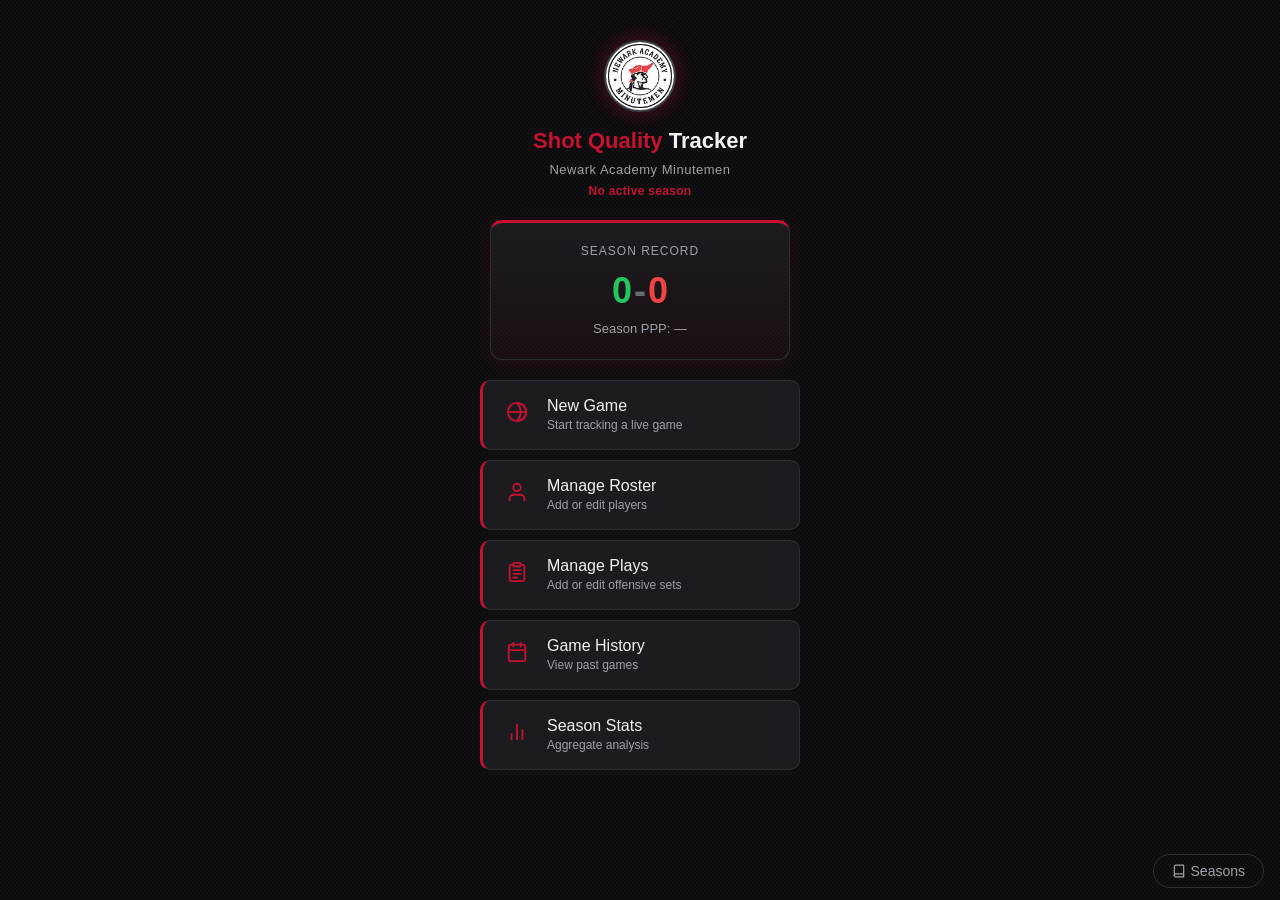
==== index.html @ 40783a1e "Add W/L comparison tab to season dashboard New season-only tab shows PPP comparison card, key stats " ====
<!DOCTYPE html>
<html lang="en">
<head>
    <meta charset="UTF-8">
    <meta name="viewport" content="width=device-width, initial-scale=1.0, user-scalable=no, maximum-scale=1.0">
    <title>NA Shot Quality Tracker</title>
    <link rel="manifest" href="manifest.json">
    <meta name="theme-color" content="#0c0c0e">
    <meta name="apple-mobile-web-app-capable" content="yes">
    <meta name="apple-mobile-web-app-status-bar-style" content="black-translucent">
    <link rel="apple-touch-icon" href="icons/icon-192.png">
    <link rel="stylesheet" href="css/variables.css">
    <link rel="stylesheet" href="css/screens.css">
    <link rel="stylesheet" href="css/components.css">
</head>
<body>
<div id="app">

    <!-- ===== HOME SCREEN ===== -->
    <div id="home-screen" class="screen active">
        <div class="app-header">
            <img src="icons/na-logo.png" alt="NA" class="na-logo-img">
            <h1><span>Shot Quality</span> Tracker</h1>
            <div class="subtitle">Newark Academy Minutemen</div>
            <div class="active-season-label" id="home-season-name"></div>
        </div>
        <div class="season-record-card">
            <div class="label">Season Record</div>
            <div class="record">
                <span class="wins" id="season-wins">0</span><span class="sep">-</span><span class="losses" id="season-losses">0</span>
            </div>
            <div class="ppp" id="season-ppp">Season PPP: —</div>
        </div>
        <div class="resume-game-banner" id="resume-game-banner" style="display:none;"></div>
        <div class="home-menu">
            <button class="menu-btn" id="btn-new-game">
                <span class="icon"><svg width="22" height="22" viewBox="0 0 24 24" fill="none" stroke="currentColor" stroke-width="2"><circle cx="12" cy="12" r="10"/><path d="M12 2a10 10 0 0 1 0 20"/><path d="M2 12h20"/><path d="M12 2c2.5 3 4 6.5 4 10s-1.5 7-4 10"/></svg></span>
                <span class="btn-label">New Game<br><span class="btn-sub">Start tracking a live game</span></span>
            </button>
            <button class="menu-btn" id="btn-roster">
                <span class="icon"><svg width="22" height="22" viewBox="0 0 24 24" fill="none" stroke="currentColor" stroke-width="2" stroke-linecap="round" stroke-linejoin="round"><path d="M20 21v-2a4 4 0 0 0-4-4H8a4 4 0 0 0-4 4v2"/><circle cx="12" cy="7" r="4"/></svg></span>
                <span class="btn-label">Manage Roster<br><span class="btn-sub">Add or edit players</span></span>
            </button>
            <button class="menu-btn" id="btn-plays">
                <span class="icon"><svg width="22" height="22" viewBox="0 0 24 24" fill="none" stroke="currentColor" stroke-width="2" stroke-linecap="round" stroke-linejoin="round"><path d="M16 4h2a2 2 0 0 1 2 2v14a2 2 0 0 1-2 2H6a2 2 0 0 1-2-2V6a2 2 0 0 1 2-2h2"/><rect x="8" y="2" width="8" height="4" rx="1" ry="1"/><line x1="8" y1="10" x2="16" y2="10"/><line x1="8" y1="14" x2="16" y2="14"/><line x1="8" y1="18" x2="12" y2="18"/></svg></span>
                <span class="btn-label">Manage Plays<br><span class="btn-sub">Add or edit offensive sets</span></span>
            </button>
            <button class="menu-btn" id="btn-history">
                <span class="icon"><svg width="22" height="22" viewBox="0 0 24 24" fill="none" stroke="currentColor" stroke-width="2" stroke-linecap="round" stroke-linejoin="round"><rect x="3" y="4" width="18" height="18" rx="2" ry="2"/><line x1="16" y1="2" x2="16" y2="6"/><line x1="8" y1="2" x2="8" y2="6"/><line x1="3" y1="10" x2="21" y2="10"/></svg></span>
                <span class="btn-label">Game History<br><span class="btn-sub">View past games</span></span>
            </button>
            <button class="menu-btn" id="btn-season">
                <span class="icon"><svg width="22" height="22" viewBox="0 0 24 24" fill="none" stroke="currentColor" stroke-width="2" stroke-linecap="round" stroke-linejoin="round"><line x1="18" y1="20" x2="18" y2="10"/><line x1="12" y1="20" x2="12" y2="4"/><line x1="6" y1="20" x2="6" y2="14"/></svg></span>
                <span class="btn-label">Season Stats<br><span class="btn-sub">Aggregate analysis</span></span>
            </button>
        </div>
        <button class="seasons-corner-btn" id="btn-seasons-mgr">
            <svg width="14" height="14" viewBox="0 0 24 24" fill="none" stroke="currentColor" stroke-width="2" stroke-linecap="round" stroke-linejoin="round"><path d="M4 19.5A2.5 2.5 0 0 1 6.5 17H20"/><path d="M6.5 2H20v20H6.5A2.5 2.5 0 0 1 4 19.5v-15A2.5 2.5 0 0 1 6.5 2z"/></svg>
            Seasons
        </button>
    </div>

    <!-- ===== ROSTER SCREEN ===== -->
    <div id="roster-screen" class="screen">
        <div class="top-bar">
            <button class="back-btn" id="roster-back">&larr; Back</button>
            <span class="title">Roster</span>
            <span style="width:50px"></span>
        </div>
        <div class="roster-list" id="roster-list"></div>
        <div class="add-player-bar">
            <input type="text" id="roster-num-input" class="number-input" placeholder="#" maxlength="3" inputmode="numeric">
            <input type="text" id="roster-name-input" placeholder="Player name">
            <button class="btn btn-primary" id="roster-add-btn">Add</button>
        </div>
    </div>

    <!-- ===== PLAYS SCREEN ===== -->
    <div id="plays-screen" class="screen">
        <div class="top-bar">
            <button class="back-btn" id="plays-back">&larr; Back</button>
            <span class="title">Plays</span>
            <span style="width:50px"></span>
        </div>
        <div class="roster-list" id="plays-list"></div>
        <div class="add-player-bar">
            <input type="text" id="plays-name-input" placeholder="Play name (e.g. Motion)">
            <button class="btn btn-primary" id="plays-add-btn">Add</button>
        </div>
    </div>

    <!-- ===== GAME SETUP SCREEN ===== -->
    <div id="setup-screen" class="screen">
        <div class="top-bar">
            <button class="back-btn" id="setup-back">&larr; Back</button>
            <span class="title">New Game</span>
            <span style="width:50px"></span>
        </div>
        <div class="setup-form">
            <div class="form-group">
                <label>Opponent</label>
                <input type="text" id="setup-opponent" placeholder="e.g. Millburn">
            </div>
            <div class="form-group">
                <label>Date</label>
                <input type="date" id="setup-date">
            </div>
            <div class="form-group">
                <label>Location</label>
                <div class="toggle-group">
                    <button class="active">Home</button>
                    <button>Away</button>
                </div>
            </div>
            <div style="flex:1"></div>
            <button class="btn btn-primary btn-block btn-lg" onclick="SQT.Game.startGame()">Start Game</button>
        </div>
    </div>

    <!-- ===== TRACKING SCREEN ===== -->
    <div id="tracking-screen" class="screen">
        <div class="score-popup" id="score-popup"></div>
        <div class="quarter-splash" id="quarter-splash"><div class="splash-text" id="splash-text"></div></div>
        <div class="tracking-top">
            <span class="game-info" id="tracking-game-info">vs Opponent</span>
            <div class="quarter-selector">
                <button class="active">Q1</button>
                <button>Q2</button>
                <button>Q3</button>
                <button>Q4</button>
                <button>OT</button>
            </div>
            <div class="mini-stats">
                <span>Poss: <span class="stat-val" id="mini-poss">0</span></span>
                <span>PTS: <span class="stat-val" id="mini-pts">0</span></span>
                <span>PPP: <span class="stat-val" id="mini-ppp">—</span></span>
                <span>FG: <span class="stat-val" id="mini-fg">—</span></span>
                <span class="streak-badge" id="streak-badge"></span>
            </div>
        </div>
        <div class="momentum-dots" id="momentum-dots"></div>
        <div class="tap-flow" id="tap-flow-area">
            <!-- Dynamic content rendered by tracker.js -->
        </div>
        <div class="tracking-bottom">
            <button id="tracking-undo-btn" class="bottom-btn undo-btn">Undo</button>
            <button id="tracking-playlist-btn" class="bottom-btn playlist-btn">Play List</button>
            <button id="tracking-dashboard-btn" class="bottom-btn stats-btn">Stats</button>
            <button id="tracking-end-btn" class="bottom-btn end-btn">End</button>
        </div>
    </div>

    <!-- ===== DASHBOARD SCREEN ===== -->
    <div id="dashboard-screen" class="screen">
        <div class="top-bar">
            <button class="back-btn" id="dashboard-back">&larr; Back</button>
            <span class="title" id="dashboard-title">Dashboard</span>
            <button class="action-btn" id="dashboard-export-btn">Export</button>
        </div>
        <div class="dashboard-tabs">
            <button data-tab="player" class="active">By Player</button>
            <button data-tab="type">By Type</button>
            <button data-tab="play">By Play</button>
            <button data-tab="quarter">By Quarter</button>
            <button data-tab="grade">By Grade</button>
            <button data-tab="wl" class="wl-tab">W / L</button>
        </div>
        <div class="dashboard-content" id="dashboard-content"></div>
    </div>

    <!-- ===== POST-GAME SCREEN ===== -->
    <div id="postgame-screen" class="screen">
        <div class="top-bar">
            <span style="width:50px"></span>
            <span class="title">Game Over</span>
            <span style="width:50px"></span>
        </div>
        <div class="post-game-form">
            <div id="postgame-opponent" style="font-size:18px;color:var(--text-secondary);"></div>
            <div class="score-entry">
                <div class="score-team">
                    <div class="team-label" id="postgame-us-label">NA</div>
                    <input type="number" id="score-us" inputmode="numeric" placeholder="0">
                </div>
                <div class="vs">vs</div>
                <div class="score-team">
                    <div class="team-label" id="postgame-them-label">Them</div>
                    <input type="number" id="score-them" inputmode="numeric" placeholder="0">
                </div>
            </div>
            <button class="btn btn-primary btn-lg" onclick="SQT.Game.savePostGame()">Save Game</button>
        </div>
    </div>

    <!-- ===== GAME HISTORY SCREEN ===== -->
    <div id="history-screen" class="screen">
        <div class="top-bar">
            <button class="back-btn" id="history-back">&larr; Back</button>
            <span class="title">Game History</span>
            <span style="width:50px"></span>
        </div>
        <div class="history-list" id="history-list"></div>
    </div>

    <!-- ===== SEASON MANAGER SCREEN ===== -->
    <div id="seasons-screen" class="screen">
        <div class="top-bar">
            <button class="back-btn" id="seasons-back">&larr; Back</button>
            <span class="title">Seasons</span>
            <span style="width:50px"></span>
        </div>
        <div class="seasons-content" id="seasons-content"></div>
        <div class="seasons-bottom">
            <button class="btn btn-primary btn-block btn-lg" id="btn-new-season">+ New Season</button>
        </div>
    </div>

</div><!-- /app -->

<!-- Toast -->
<div class="toast" id="toast"></div>

<!-- Scripts (order matters) -->
<script src="js/storage.js"></script>
<script src="js/roster.js"></script>
<script src="js/plays.js"></script>
<script src="js/game.js"></script>
<script src="js/tracker.js"></script>
<script src="js/dashboard.js"></script>
<script src="js/export.js"></script>
<script src="js/app.js"></script>

<!-- Export button binding -->
<script>
document.getElementById('dashboard-export-btn').addEventListener('click', function(e) {
    e.stopPropagation();
    // Show export options
    var menu = document.createElement('div');
    menu.style.cssText = 'position:fixed;inset:0;z-index:50;display:flex;align-items:center;justify-content:center;background:rgba(0,0,0,0.4);';
    menu.innerHTML = '<div style="background:var(--bg-secondary);border:1px solid var(--border);border-radius:12px;padding:16px;width:260px;display:flex;flex-direction:column;gap:8px;">' +
        '<div style="font-size:15px;font-weight:600;text-align:center;margin-bottom:4px;">Export Data</div>' +
        '<button class="btn btn-block" id="export-csv">Export as CSV (Excel)</button>' +
        '<button class="btn btn-block" id="export-json">Export as JSON</button>' +
        '<button class="btn btn-block" id="export-cancel" style="color:var(--text-secondary);">Cancel</button>' +
    '</div>';
    document.body.appendChild(menu);

    var game = SQT.Dashboard.game;
    document.getElementById('export-csv').addEventListener('click', function() {
        SQT.Export.exportCSV(game);
        document.body.removeChild(menu);
    });
    document.getElementById('export-json').addEventListener('click', function() {
        SQT.Export.exportJSON(game);
        document.body.removeChild(menu);
    });
    document.getElementById('export-cancel').addEventListener('click', function() {
        document.body.removeChild(menu);
    });
    menu.addEventListener('click', function(ev) {
        if (ev.target === menu) document.body.removeChild(menu);
    });
});
</script>
<script>
if ('serviceWorker' in navigator) {
    navigator.serviceWorker.register('./sw.js');
}
</script>
</body>
</html>
---- css/variables.css ----
/* Dark theme variables and global resets */
:root {
    /* Newark Academy Minutemen — Crimson, Black & White */
    --bg-primary: #0c0c0e;
    --bg-secondary: #151517;
    --bg-card: #1c1c20;
    --bg-input: #222228;
    --border: #2e2e36;
    --border-light: #3e3e48;
    --text-primary: #f2f2f4;
    --text-secondary: #a0a0aa;
    --text-muted: #6a6a74;
    --accent: #c41230;
    --accent-hover: #a80e28;
    --accent-bg: rgba(196, 18, 48, 0.15);
    --green: #22c55e;
    --green-bg: rgba(34, 197, 94, 0.15);
    --red: #ef4444;
    --red-bg: rgba(239, 68, 68, 0.15);
    --gold: #f59e0b;
    --gold-bg: rgba(245, 158, 11, 0.15);
    --silver: #94a3b8;
    --silver-bg: rgba(148, 163, 184, 0.15);
    --bronze: #d97706;
    --bronze-bg: rgba(217, 119, 6, 0.15);
    --orange: #f97316;
    --purple: #a855f7;
}

*, *::before, *::after {
    box-sizing: border-box;
    margin: 0;
    padding: 0;
    -webkit-tap-highlight-color: transparent;
}

html, body {
    font-family: -apple-system, BlinkMacSystemFont, 'Segoe UI', Roboto, sans-serif;
    background-color: var(--bg-primary);
    background-image:
        linear-gradient(45deg, #111113 25%, transparent 25%),
        linear-gradient(-45deg, #111113 25%, transparent 25%),
        linear-gradient(45deg, transparent 75%, #111113 75%),
        linear-gradient(-45deg, transparent 75%, #111113 75%);
    background-size: 4px 4px;
    background-position: 0 0, 0 2px, 2px -2px, -2px 0;
    color: var(--text-primary);
    height: 100%;
    width: 100%;
    overflow: hidden;
    user-select: none;
    -webkit-user-select: none;
    font-size: 16px;
    line-height: 1.4;
}

button {
    font-family: inherit;
    font-size: inherit;
    border: none;
    cursor: pointer;
    outline: none;
    -webkit-tap-highlight-color: transparent;
    touch-action: manipulation;
}

input {
    font-family: inherit;
    font-size: inherit;
    outline: none;
    border: none;
}

::-webkit-scrollbar {
    width: 4px;
}
::-webkit-scrollbar-track {
    background: transparent;
}
::-webkit-scrollbar-thumb {
    background: var(--border);
    border-radius: 2px;
}
---- css/screens.css ----
/* Screen layouts */
#app {
    height: 100%;
    width: 100%;
    display: flex;
    flex-direction: column;
    overflow: hidden;
}

.screen {
    display: none;
    flex-direction: column;
    height: 100%;
    width: 100%;
    overflow-y: auto;
    opacity: 0;
    transform: translateX(20px);
}
.screen.active {
    display: flex;
    animation: screenIn 0.25s ease forwards;
}
@keyframes screenIn {
    from { opacity: 0; transform: translateX(20px); }
    to { opacity: 1; transform: translateX(0); }
}

/* Top bar (shared across screens) */
.top-bar {
    display: flex;
    align-items: center;
    justify-content: space-between;
    padding: 12px 16px;
    background: var(--bg-secondary);
    border-bottom: 1px solid var(--border);
    min-height: 48px;
    flex-shrink: 0;
}
.top-bar .back-btn {
    background: none;
    color: var(--accent);
    font-size: 15px;
    padding: 4px 0;
}
.top-bar .title {
    font-size: 17px;
    font-weight: 600;
}
.top-bar .action-btn {
    background: none;
    color: var(--accent);
    font-size: 15px;
    padding: 4px 0;
}

/* ===== HOME SCREEN ===== */
#home-screen {
    align-items: center;
    padding: 24px 16px;
    padding-bottom: 48px;
    gap: 20px;
    position: relative;
}
.seasons-corner-btn {
    position: absolute;
    bottom: 12px;
    right: 16px;
    display: flex;
    align-items: center;
    gap: 5px;
    background: none;
    border: 1px solid var(--border);
    border-radius: 20px;
    padding: 8px 18px;
    font-size: 14px;
    font-weight: 500;
    color: var(--text-secondary);
    transition: transform 0.1s ease, background 0.15s ease;
}
.seasons-corner-btn:active,
.seasons-corner-btn.tapped {
    background: var(--bg-input);
    color: var(--text-primary);
    transform: scale(0.95);
}
#home-screen .app-header {
    text-align: center;
    margin-top: 16px;
}
#home-screen .app-header .na-logo-img {
    width: 72px;
    height: 72px;
    border-radius: 50%;
    margin-bottom: 8px;
    object-fit: cover;
    border: 2px solid var(--border-light);
    box-shadow: 0 0 20px rgba(196, 18, 48, 0.3), 0 0 40px rgba(196, 18, 48, 0.1);
    animation: logoPulse 3s ease-in-out infinite;
}
@keyframes logoPulse {
    0%, 100% { box-shadow: 0 0 20px rgba(196, 18, 48, 0.3), 0 0 40px rgba(196, 18, 48, 0.1); }
    50% { box-shadow: 0 0 24px rgba(196, 18, 48, 0.45), 0 0 48px rgba(196, 18, 48, 0.15); }
}
.active-season-label {
    font-size: 12px;
    color: var(--accent);
    font-weight: 600;
    margin-top: 4px;
    letter-spacing: 0.3px;
}
#home-screen .app-header h1 {
    font-size: 22px;
    font-weight: 700;
    margin-bottom: 4px;
}
#home-screen .app-header h1 span {
    color: var(--accent);
}
#home-screen .app-header .subtitle {
    color: var(--text-secondary);
    font-size: 13px;
    letter-spacing: 0.5px;
}
.season-record-card {
    background: linear-gradient(180deg, var(--bg-card) 0%, rgba(196, 18, 48, 0.06) 100%);
    border: 1px solid var(--border);
    border-top: 3px solid var(--accent);
    border-radius: 12px;
    padding: 20px 32px;
    text-align: center;
    width: 100%;
    max-width: 300px;
    box-shadow: 0 4px 24px rgba(196, 18, 48, 0.12);
}
.season-record-card .label {
    font-size: 12px;
    color: var(--text-secondary);
    text-transform: uppercase;
    letter-spacing: 1px;
    margin-bottom: 6px;
}
.season-record-card .record {
    font-size: 36px;
    font-weight: 700;
}
.season-record-card .record .wins { color: var(--green); }
.season-record-card .record .sep { color: var(--text-muted); margin: 0 2px; }
.season-record-card .record .losses { color: var(--red); }
.season-record-card .ppp {
    font-size: 13px;
    color: var(--text-secondary);
    margin-top: 4px;
}

/* Resume game banner */
.resume-game-banner {
    display: flex;
    align-items: center;
    justify-content: space-between;
    width: 100%;
    max-width: 320px;
    padding: 14px 16px;
    background: linear-gradient(135deg, rgba(34, 197, 94, 0.12) 0%, rgba(34, 197, 94, 0.06) 100%);
    border: 2px solid var(--green);
    border-radius: 12px;
    cursor: pointer;
    animation: resumePulse 2s ease-in-out infinite;
}
.resume-game-banner:active {
    transform: scale(0.97);
}
.resume-info {
    flex: 1;
}
.resume-title {
    font-size: 16px;
    font-weight: 700;
    color: var(--green);
}
.resume-detail {
    font-size: 12px;
    color: var(--text-secondary);
    margin-top: 2px;
}
.resume-arrow {
    font-size: 24px;
    color: var(--green);
    font-weight: 700;
}
@keyframes resumePulse {
    0%, 100% { box-shadow: 0 0 0 0 rgba(34, 197, 94, 0.2); }
    50% { box-shadow: 0 0 16px 4px rgba(34, 197, 94, 0.15); }
}

.home-menu {
    display: flex;
    flex-direction: column;
    gap: 10px;
    width: 100%;
    max-width: 320px;
}
.home-menu .menu-btn {
    display: flex;
    align-items: center;
    gap: 12px;
    background: var(--bg-card);
    border: 1px solid var(--border);
    border-left: 3px solid var(--accent);
    border-radius: 10px;
    padding: 16px;
    color: var(--text-primary);
    font-size: 16px;
    font-weight: 500;
    text-align: left;
    transition: transform 0.1s ease, box-shadow 0.15s ease, background 0.15s ease;
}
.home-menu .menu-btn:active,
.home-menu .menu-btn.tapped {
    background: var(--bg-input);
    transform: scale(0.97);
    box-shadow: 0 0 16px rgba(196, 18, 48, 0.2);
}
.home-menu .menu-btn .icon {
    font-size: 22px;
    width: 36px;
    text-align: center;
    flex-shrink: 0;
    color: var(--accent);
}
.home-menu .menu-btn .btn-label {
    flex: 1;
}
.home-menu .menu-btn .btn-sub {
    font-size: 12px;
    color: var(--text-secondary);
    font-weight: 400;
}

/* ===== ROSTER SCREEN ===== */
.roster-list {
    flex: 1;
    overflow-y: auto;
    padding: 8px 16px;
}
.roster-item {
    display: flex;
    align-items: center;
    gap: 12px;
    padding: 12px;
    background: var(--bg-card);
    border: 1px solid var(--border);
    border-radius: 8px;
    margin-bottom: 8px;
}
.roster-item .jersey {
    width: 40px;
    height: 40px;
    border-radius: 50%;
    background: #1a1a1e;
    color: var(--accent);
    border: 2px solid var(--accent);
    display: flex;
    align-items: center;
    justify-content: center;
    font-weight: 700;
    font-size: 16px;
    flex-shrink: 0;
}
.roster-item .player-info {
    flex: 1;
}
.roster-item .player-name {
    font-weight: 500;
    font-size: 15px;
}
.roster-item .player-number {
    font-size: 12px;
    color: var(--text-secondary);
}
.roster-item .roster-actions {
    display: flex;
    gap: 8px;
}
.roster-item .roster-actions button {
    background: none;
    color: var(--text-secondary);
    font-size: 18px;
    padding: 6px;
}
.roster-item .roster-actions .delete-btn { color: var(--red); }
.roster-item .roster-actions .move-btn {
    font-size: 14px;
    color: var(--text-muted);
}

/* Player drill-down overlay */
.player-drill-overlay {
    position: fixed;
    inset: 0;
    background: var(--bg-primary);
    z-index: 50;
    display: flex;
    flex-direction: column;
}
.player-drill-overlay .top-bar { flex-shrink: 0; }
.player-drill-content {
    flex: 1;
    overflow-y: auto;
    padding: 12px;
}

.roster-empty {
    text-align: center;
    color: var(--text-muted);
    padding: 40px 16px;
    font-size: 14px;
}

.add-player-bar {
    display: flex;
    gap: 8px;
    padding: 12px 16px;
    background: var(--bg-secondary);
    border-top: 1px solid var(--border);
    flex-shrink: 0;
}
.add-player-bar input {
    flex: 1;
    background: var(--bg-input);
    border: 1px solid var(--border);
    border-radius: 8px;
    padding: 10px 12px;
    color: var(--text-primary);
    font-size: 15px;
}
.add-player-bar input::placeholder { color: var(--text-muted); }
.add-player-bar .number-input {
    width: 60px;
    text-align: center;
}

/* ===== GAME SETUP SCREEN ===== */
.setup-form {
    flex: 1;
    padding: 20px 16px;
    display: flex;
    flex-direction: column;
    gap: 16px;
}
.form-group {
    display: flex;
    flex-direction: column;
    gap: 6px;
}
.form-group label {
    font-size: 13px;
    color: var(--text-secondary);
    text-transform: uppercase;
    letter-spacing: 0.5px;
}
.form-group input[type="text"],
.form-group input[type="date"] {
    background: var(--bg-input);
    border: 1px solid var(--border);
    border-radius: 8px;
    padding: 12px;
    color: var(--text-primary);
    font-size: 16px;
}
.form-group input::placeholder { color: var(--text-muted); }
.toggle-group {
    display: flex;
    gap: 0;
    border: 1px solid var(--border);
    border-radius: 8px;
    overflow: hidden;
}
.toggle-group button {
    flex: 1;
    padding: 12px;
    background: var(--bg-input);
    color: var(--text-secondary);
    font-size: 15px;
    font-weight: 500;
    border-right: 1px solid var(--border);
}
.toggle-group button:last-child { border-right: none; }
.toggle-group button.active {
    background: var(--accent);
    color: #fff;
}

/* ===== TRACKING SCREEN ===== */
.tracking-top {
    display: flex;
    align-items: center;
    justify-content: space-between;
    padding: 8px 12px;
    background: rgba(21, 21, 23, 0.85);
    -webkit-backdrop-filter: blur(12px);
    backdrop-filter: blur(12px);
    border-bottom: 1px solid rgba(46, 46, 54, 0.6);
    flex-shrink: 0;
    gap: 8px;
    flex-wrap: wrap;
}
.tracking-top .game-info {
    font-size: 13px;
    color: var(--text-secondary);
    font-weight: 500;
}
.quarter-selector {
    display: flex;
    gap: 6px;
}
.quarter-selector button {
    padding: 10px 16px;
    border-radius: 8px;
    background: var(--bg-input);
    color: var(--text-secondary);
    font-size: 16px;
    font-weight: 700;
    border: 2px solid var(--border);
    transition: transform 0.1s ease, background 0.15s ease, border-color 0.15s ease, box-shadow 0.15s ease;
}
.quarter-selector button:active,
.quarter-selector button.tapped {
    transform: scale(0.93);
}
.quarter-selector button.active {
    background: linear-gradient(135deg, var(--accent) 0%, #a80e28 100%);
    color: #fff;
    border-color: var(--accent);
    box-shadow: 0 2px 12px rgba(196, 18, 48, 0.3);
}
.mini-stats {
    display: flex;
    gap: 12px;
    font-size: 12px;
    color: var(--text-secondary);
}
.mini-stats .stat-val {
    color: var(--text-primary);
    font-weight: 600;
    display: inline-block;
    transition: transform 0.2s ease;
}
.mini-stats .stat-val.bump {
    animation: statBump 0.3s ease;
}
@keyframes statBump {
    0% { transform: scale(1); }
    40% { transform: scale(1.25); color: var(--accent); }
    100% { transform: scale(1); }
}
/* Momentum dot trend */
.momentum-dots {
    display: flex;
    align-items: center;
    justify-content: center;
    gap: 4px;
    padding: 6px 12px;
    min-height: 18px;
    flex-shrink: 0;
    flex-wrap: wrap;
}
.m-dot {
    width: 8px;
    height: 8px;
    border-radius: 50%;
    display: inline-block;
    animation: dotAppear 0.3s ease forwards;
}
.m-dot.dot-made {
    background: var(--green);
    box-shadow: 0 0 6px rgba(34, 197, 94, 0.5);
}
.m-dot.dot-miss {
    background: var(--red);
    box-shadow: 0 0 6px rgba(239, 68, 68, 0.4);
}
@keyframes dotAppear {
    from { transform: scale(0); opacity: 0; }
    to { transform: scale(1); opacity: 1; }
}

/* Bottom action bar */
.tracking-bottom {
    display: flex;
    gap: 8px;
    padding: 10px 12px;
    background: rgba(21, 21, 23, 0.85);
    -webkit-backdrop-filter: blur(12px);
    backdrop-filter: blur(12px);
    border-top: 1px solid rgba(46, 46, 54, 0.6);
    flex-shrink: 0;
}
.bottom-btn {
    flex: 1;
    padding: 16px 8px;
    border-radius: 10px;
    font-size: 16px;
    font-weight: 700;
    border: 2px solid var(--border);
    background: var(--bg-card);
    color: var(--text-primary);
    transition: transform 0.1s ease;
}
.bottom-btn:active,
.bottom-btn.tapped {
    transform: scale(0.95);
}
.bottom-btn.undo-btn {
    background: var(--red-bg);
    border-color: var(--red);
    color: var(--red);
    font-size: 17px;
    box-shadow: 0 2px 10px rgba(239, 68, 68, 0.12);
}
.bottom-btn.playlist-btn {
    background: rgba(74, 158, 255, 0.12);
    border-color: #4a9eff;
    color: #4a9eff;
    box-shadow: 0 2px 10px rgba(74, 158, 255, 0.12);
}
.bottom-btn.stats-btn {
    background: var(--green-bg);
    border-color: var(--green);
    color: var(--green);
    box-shadow: 0 2px 10px rgba(34, 197, 94, 0.12);
}
.bottom-btn.end-btn {
    background: var(--bg-card);
    border-color: var(--border);
    color: var(--text-secondary);
}

/* Play List overlay */
.playlist-overlay {
    position: fixed;
    inset: 0;
    background: var(--bg-primary);
    z-index: 50;
    display: flex;
    flex-direction: column;
}
.playlist-overlay .top-bar {
    flex-shrink: 0;
}
.playlist-items {
    flex: 1;
    overflow-y: auto;
    padding: 8px 12px;
}
.playlist-item {
    display: flex;
    align-items: center;
    gap: 10px;
    padding: 10px 12px;
    background: var(--bg-card);
    border: 1px solid var(--border);
    border-radius: 8px;
    margin-bottom: 6px;
    font-size: 13px;
}
.playlist-item .pl-num {
    width: 24px;
    height: 24px;
    border-radius: 50%;
    background: var(--bg-input);
    color: var(--text-muted);
    display: flex;
    align-items: center;
    justify-content: center;
    font-size: 11px;
    font-weight: 600;
    flex-shrink: 0;
}
.playlist-item .pl-detail {
    flex: 1;
}
.playlist-item .pl-player {
    font-weight: 600;
}
.playlist-item .pl-shot {
    color: var(--text-secondary);
    font-size: 12px;
}
.playlist-item .pl-result {
    font-weight: 600;
    font-size: 13px;
}
.playlist-item .pl-result.made { color: var(--green); }
.playlist-item .pl-result.missed { color: var(--red); }
.playlist-item .pl-grade {
    font-size: 11px;
    font-weight: 700;
    padding: 2px 6px;
    border-radius: 4px;
}
.playlist-item .pl-grade.gold { background: var(--gold-bg); color: var(--gold); }
.playlist-item .pl-grade.silver { background: var(--silver-bg); color: var(--silver); }
.playlist-item .pl-grade.bronze { background: var(--bronze-bg); color: var(--bronze); }
.playlist-item .pl-edit {
    background: none;
    color: var(--accent);
    font-size: 13px;
    padding: 4px 8px;
}

/* Edit possession overlay */
.edit-poss-overlay {
    position: fixed;
    inset: 0;
    background: rgba(0,0,0,0.6);
    z-index: 60;
    display: flex;
    align-items: center;
    justify-content: center;
    padding: 16px;
}
.edit-poss-box {
    background: var(--bg-secondary);
    border: 1px solid var(--border);
    border-radius: 12px;
    padding: 20px;
    width: 100%;
    max-width: 340px;
}
.edit-poss-box h3 {
    font-size: 16px;
    margin-bottom: 14px;
}
.edit-field {
    margin-bottom: 12px;
}
.edit-field label {
    display: block;
    font-size: 12px;
    color: var(--text-secondary);
    margin-bottom: 4px;
    text-transform: uppercase;
}
.edit-field select {
    width: 100%;
    padding: 10px;
    background: var(--bg-input);
    border: 1px solid var(--border);
    border-radius: 8px;
    color: var(--text-primary);
    font-size: 15px;
    font-family: inherit;
}
.edit-poss-actions {
    display: flex;
    gap: 8px;
    margin-top: 16px;
}

/* Tap flow area */
.tap-flow {
    flex: 1;
    display: flex;
    flex-direction: column;
    overflow: hidden;
}
.tap-prompt {
    text-align: center;
    padding: 12px;
    font-size: 14px;
    color: var(--text-secondary);
    font-weight: 500;
    flex-shrink: 0;
}
.tap-prompt .step-label {
    color: var(--accent);
    font-weight: 700;
}

/* Player grid */
.player-grid {
    display: grid;
    grid-template-columns: repeat(3, 1fr);
    gap: 10px;
    padding: 10px 12px;
    flex: 1;
    align-content: start;
    overflow-y: auto;
}
.player-grid .player-btn {
    display: flex;
    flex-direction: column;
    align-items: center;
    justify-content: center;
    padding: 16px 8px;
    border-radius: 12px;
    background: var(--bg-card);
    border: 2px solid var(--border);
    color: var(--text-primary);
    gap: 4px;
    min-height: 76px;
    transition: transform 0.1s ease, border-color 0.15s ease, box-shadow 0.15s ease;
}
.player-grid .player-btn:active,
.player-grid .player-btn.tapped {
    border-color: var(--accent);
    background: var(--bg-input);
    transform: scale(0.95);
    box-shadow: 0 0 12px rgba(196, 18, 48, 0.25);
}
.player-grid .player-btn .num {
    font-size: 22px;
    font-weight: 700;
}
.player-grid .player-btn .name {
    font-size: 10px;
    color: var(--text-secondary);
    overflow: hidden;
    text-overflow: ellipsis;
    white-space: nowrap;
    max-width: 100%;
}

/* Shot type grid */
.shot-grid {
    display: grid;
    grid-template-columns: repeat(2, 1fr);
    gap: 8px;
    padding: 8px 12px;
    flex: 1;
    align-content: start;
    overflow-y: auto;
}
.shot-grid .shot-btn {
    padding: 16px 8px;
    border-radius: 10px;
    background: var(--bg-card);
    border: 2px solid var(--border);
    color: var(--text-primary);
    font-size: 14px;
    font-weight: 500;
    text-align: center;
    transition: transform 0.1s ease, border-color 0.15s ease, box-shadow 0.15s ease;
}
.shot-grid .shot-btn:active,
.shot-grid .shot-btn.tapped {
    border-color: var(--accent);
    transform: scale(0.96);
}
.shot-grid .shot-btn.turnover {
    border-color: var(--red);
    color: var(--red);
}
.shot-grid .shot-btn.and1 {
    border-color: var(--green);
    color: var(--green);
    background: var(--green-bg);
}
.shot-grid .shot-btn.free-throw {
    border-color: var(--orange);
    color: var(--orange);
}

/* Result buttons */
.result-grid {
    display: grid;
    grid-template-columns: 1fr 1fr;
    gap: 12px;
    padding: 16px;
    flex: 1;
    align-content: center;
}
.result-grid .result-btn {
    padding: 32px 16px;
    border-radius: 12px;
    font-size: 20px;
    font-weight: 700;
    border: 2px solid;
    transition: transform 0.1s ease, box-shadow 0.15s ease;
}
.result-grid .result-btn:active,
.result-grid .result-btn.tapped {
    transform: scale(0.96);
}
.result-grid .result-btn.made {
    background: linear-gradient(135deg, var(--green-bg) 0%, rgba(34, 197, 94, 0.25) 100%);
    border-color: var(--green);
    color: var(--green);
    box-shadow: 0 2px 16px rgba(34, 197, 94, 0.15);
}
.result-grid .result-btn.missed {
    background: linear-gradient(135deg, var(--red-bg) 0%, rgba(239, 68, 68, 0.2) 100%);
    border-color: var(--red);
    color: var(--red);
    box-shadow: 0 2px 16px rgba(239, 68, 68, 0.12);
}

/* FT sub-screen */
.ft-screen {
    display: flex;
    flex-direction: column;
    align-items: center;
    justify-content: center;
    gap: 20px;
    padding: 24px;
    flex: 1;
}
.ft-screen .ft-label {
    font-size: 16px;
    color: var(--text-secondary);
}
.ft-counters {
    display: flex;
    align-items: center;
    gap: 16px;
}
.ft-counter {
    display: flex;
    flex-direction: column;
    align-items: center;
    gap: 8px;
}
.ft-counter .ft-val {
    font-size: 48px;
    font-weight: 700;
    width: 80px;
    text-align: center;
}
.ft-counter .ft-btns {
    display: flex;
    gap: 8px;
}
.ft-counter .ft-btns button {
    width: 40px;
    height: 40px;
    border-radius: 50%;
    background: var(--bg-card);
    border: 1px solid var(--border);
    color: var(--text-primary);
    font-size: 20px;
    font-weight: 600;
}
.ft-of { font-size: 24px; color: var(--text-muted); }

/* Grade buttons */
.grade-grid {
    display: flex;
    flex-direction: column;
    gap: 10px;
    padding: 16px;
    flex: 1;
    justify-content: center;
}
.grade-grid .grade-btn {
    padding: 24px;
    border-radius: 12px;
    font-size: 18px;
    font-weight: 700;
    text-align: center;
    border: 2px solid;
    transition: transform 0.1s ease, box-shadow 0.2s ease;
}
.grade-grid .grade-btn:active,
.grade-grid .grade-btn.tapped {
    transform: scale(0.96);
}
.grade-btn.gold {
    background: linear-gradient(135deg, var(--gold-bg) 0%, rgba(245, 158, 11, 0.25) 100%);
    border-color: var(--gold);
    color: var(--gold);
    box-shadow: 0 2px 16px rgba(245, 158, 11, 0.15);
    position: relative;
    overflow: hidden;
}
.grade-btn.gold::after {
    content: '';
    position: absolute;
    top: -50%;
    left: -60%;
    width: 40%;
    height: 200%;
    background: linear-gradient(90deg, transparent, rgba(245, 158, 11, 0.15), transparent);
    transform: skewX(-20deg);
    animation: goldShimmer 3s ease-in-out infinite;
}
@keyframes goldShimmer {
    0%, 100% { left: -60%; }
    50% { left: 120%; }
}
.grade-btn.silver {
    background: linear-gradient(135deg, var(--silver-bg) 0%, rgba(148, 163, 184, 0.2) 100%);
    border-color: var(--silver);
    color: var(--silver);
    box-shadow: 0 2px 12px rgba(148, 163, 184, 0.1);
}
.grade-btn.bronze {
    background: linear-gradient(135deg, var(--bronze-bg) 0%, rgba(217, 119, 6, 0.2) 100%);
    border-color: var(--bronze);
    color: var(--bronze);
    box-shadow: 0 2px 12px rgba(217, 119, 6, 0.1);
}
.grade-btn .grade-icon {
    display: inline-block;
    vertical-align: middle;
    margin-right: 8px;
}

/* ===== DASHBOARD SCREEN ===== */
.dashboard-tabs {
    display: flex;
    background: var(--bg-secondary);
    border-bottom: 1px solid var(--border);
    flex-shrink: 0;
    overflow-x: auto;
}
.dashboard-tabs button {
    flex: 1;
    padding: 10px 8px;
    background: none;
    color: var(--text-secondary);
    font-size: 12px;
    font-weight: 600;
    white-space: nowrap;
    border-bottom: 2px solid transparent;
    min-width: 0;
}
.dashboard-tabs button.active {
    color: var(--accent);
    border-bottom-color: var(--accent);
}
.dashboard-tabs button.wl-tab.hidden { display: none; }
.dashboard-content {
    flex: 1;
    overflow-y: auto;
    padding: 12px;
}
.stat-table {
    width: 100%;
    border-collapse: collapse;
    font-size: 13px;
}
.stat-table th {
    text-align: left;
    padding: 8px 6px;
    color: var(--text-secondary);
    font-weight: 600;
    font-size: 11px;
    text-transform: uppercase;
    border-bottom: 1px solid var(--border);
    white-space: nowrap;
}
.stat-table td {
    padding: 8px 6px;
    border-bottom: 1px solid var(--border);
    white-space: nowrap;
}
.stat-table tr:last-child td { border-bottom: none; }
.stat-table tbody tr {
    transition: background 0.15s ease;
}
.stat-table tbody tr:active {
    background: rgba(196, 18, 48, 0.08);
}
.stat-table .num-col { text-align: right; }
.stat-table .highlight { color: var(--accent); font-weight: 700; }

.summary-hero {
    text-align: center;
    margin-bottom: 10px;
    padding: 12px;
    background: linear-gradient(180deg, var(--bg-card) 0%, rgba(196, 18, 48, 0.06) 100%);
    border: 1px solid var(--border);
    border-top: 3px solid var(--accent);
    border-radius: 10px;
    box-shadow: 0 4px 24px rgba(196, 18, 48, 0.08);
}
.summary-hero .val {
    font-size: 36px;
    font-weight: 800;
}
.summary-hero .lbl {
    font-size: 11px;
    color: var(--text-secondary);
    text-transform: uppercase;
    letter-spacing: 1px;
}
.summary-bar {
    display: flex;
    gap: 6px;
    margin-bottom: 12px;
    flex-wrap: wrap;
}
.summary-stat {
    background: rgba(28, 28, 32, 0.7);
    -webkit-backdrop-filter: blur(12px);
    backdrop-filter: blur(12px);
    border: 1px solid rgba(46, 46, 54, 0.6);
    border-radius: 8px;
    padding: 10px 14px;
    text-align: center;
    flex: 1;
    min-width: 70px;
}
.summary-stat .val {
    font-size: 20px;
    font-weight: 700;
}
.summary-stat .lbl {
    font-size: 10px;
    color: var(--text-secondary);
    text-transform: uppercase;
    margin-top: 2px;
}

/* ===== POST-GAME SCREEN ===== */
.post-game-form {
    flex: 1;
    display: flex;
    flex-direction: column;
    align-items: center;
    justify-content: center;
    gap: 24px;
    padding: 24px;
}
.score-entry {
    display: flex;
    align-items: center;
    gap: 16px;
}
.score-entry .score-team {
    text-align: center;
}
.score-entry .score-team .team-label {
    font-size: 13px;
    color: var(--text-secondary);
    margin-bottom: 6px;
}
.score-entry .score-team input {
    width: 80px;
    font-size: 32px;
    font-weight: 700;
    text-align: center;
    background: var(--bg-input);
    border: 1px solid var(--border);
    border-radius: 8px;
    padding: 8px;
    color: var(--text-primary);
}
.score-entry .vs { font-size: 18px; color: var(--text-muted); margin-top: 20px; }

/* ===== GAME HISTORY SCREEN ===== */
.history-list {
    flex: 1;
    overflow-y: auto;
    padding: 8px 16px;
}
.history-item {
    display: flex;
    align-items: center;
    gap: 12px;
    padding: 14px 12px;
    background: var(--bg-card);
    border: 1px solid var(--border);
    border-radius: 8px;
    margin-bottom: 8px;
}
.history-item .result-badge {
    width: 36px;
    height: 36px;
    border-radius: 8px;
    display: flex;
    align-items: center;
    justify-content: center;
    font-weight: 700;
    font-size: 14px;
    flex-shrink: 0;
}
.history-item .result-badge.W { background: var(--green-bg); color: var(--green); }
.history-item .result-badge.L { background: var(--red-bg); color: var(--red); }
.history-item .game-details {
    flex: 1;
}
.history-item .game-opp {
    font-weight: 600;
    font-size: 15px;
}
.history-item .game-meta {
    font-size: 12px;
    color: var(--text-secondary);
}
.history-item .game-score {
    font-weight: 600;
    font-size: 15px;
    text-align: right;
}
.history-item .game-ppp {
    font-size: 11px;
    color: var(--text-secondary);
    text-align: right;
}
.history-empty {
    text-align: center;
    color: var(--text-muted);
    padding: 40px;
    font-size: 14px;
}

/* ===== SEASON MANAGER SCREEN ===== */
.seasons-content {
    flex: 1;
    overflow-y: auto;
    padding: 12px 16px;
}
.seasons-bottom {
    padding: 12px 16px;
    background: var(--bg-secondary);
    border-top: 1px solid var(--border);
    flex-shrink: 0;
}
.season-item {
    display: flex;
    align-items: center;
    justify-content: space-between;
    padding: 14px 12px;
    background: var(--bg-card);
    border: 1px solid var(--border);
    border-radius: 10px;
    margin-bottom: 8px;
    cursor: pointer;
}
.season-item.active {
    border-color: var(--accent);
    border-left: 3px solid var(--accent);
}
.season-info {
    flex: 1;
    min-width: 0;
}
.season-name {
    font-weight: 600;
    font-size: 15px;
    display: flex;
    align-items: center;
    gap: 8px;
    flex-wrap: wrap;
}
.season-meta {
    font-size: 12px;
    color: var(--text-secondary);
    margin-top: 2px;
}
.season-badge {
    font-size: 10px;
    font-weight: 700;
    padding: 2px 8px;
    border-radius: 4px;
    text-transform: uppercase;
    letter-spacing: 0.5px;
    background: var(--bg-input);
    color: var(--text-muted);
}
.season-badge.active {
    background: var(--accent-bg);
    color: var(--accent);
}
.season-badge.ended {
    background: var(--bg-input);
    color: var(--text-muted);
}
.season-actions {
    display: flex;
    gap: 6px;
    flex-shrink: 0;
    margin-left: 8px;
}
.btn-sm {
    padding: 6px 12px;
    border-radius: 6px;
    font-size: 12px;
    font-weight: 600;
    background: var(--bg-input);
    border: 1px solid var(--border);
    color: var(--text-primary);
    cursor: pointer;
}
.btn-sm:active {
    background: var(--bg-card);
}

/* ===== PLAY MANAGEMENT ===== */
.play-icon {
    width: 40px;
    height: 40px;
    border-radius: 50%;
    background: #1a1a1e;
    color: var(--text-secondary);
    border: 2px solid var(--border);
    display: flex;
    align-items: center;
    justify-content: center;
    font-weight: 700;
    font-size: 16px;
    flex-shrink: 0;
}

/* ===== PLAY SELECT GRID (Tracker) ===== */
.play-select-grid {
    display: grid;
    grid-template-columns: repeat(2, 1fr);
    gap: 8px;
    padding: 8px 12px;
    flex: 1;
    align-content: start;
    overflow-y: auto;
}
.play-select-btn {
    padding: 18px 12px;
    border-radius: 10px;
    background: var(--bg-card);
    border: 2px solid var(--border);
    color: var(--text-primary);
    font-size: 15px;
    font-weight: 600;
    text-align: center;
    transition: transform 0.1s ease, border-color 0.15s ease, box-shadow 0.15s ease;
}
.play-select-btn:active,
.play-select-btn.tapped {
    border-color: var(--accent);
    transform: scale(0.96);
}
.play-select-btn.play-blue {
    border-color: #4a9eff;
    color: #4a9eff;
    background: rgba(74, 158, 255, 0.08);
}
.play-select-btn.play-orange {
    border-color: var(--orange);
    color: var(--orange);
    background: rgba(249, 115, 22, 0.08);
}

/* ===== SCORE TICKER POPUP ===== */
.score-popup {
    position: absolute;
    top: 50%;
    left: 50%;
    transform: translate(-50%, -50%);
    font-size: 72px;
    font-weight: 900;
    z-index: 30;
    pointer-events: none;
    opacity: 0;
    text-shadow: 0 0 40px currentColor;
}
.score-popup.pop-2 {
    color: var(--green);
    animation: scorePop 0.9s ease forwards;
}
.score-popup.pop-3 {
    color: #a855f7;
    animation: scorePop 0.9s ease forwards;
}
.score-popup.pop-ft {
    color: var(--orange);
    animation: scorePop 0.9s ease forwards;
}
@keyframes scorePop {
    0%   { opacity: 0; transform: translate(-50%, -50%) scale(0.3); }
    20%  { opacity: 1; transform: translate(-50%, -50%) scale(1.3); }
    40%  { transform: translate(-50%, -50%) scale(1); opacity: 1; }
    75%  { opacity: 1; transform: translate(-50%, -60%) scale(1); }
    100% { opacity: 0; transform: translate(-50%, -80%) scale(0.8); }
}

/* ===== HOT/COLD STREAK BADGE ===== */
.streak-badge {
    display: none;
    font-size: 14px;
    padding: 1px 6px;
    border-radius: 6px;
    font-weight: 700;
    vertical-align: middle;
    margin-left: 2px;
}
.streak-badge.hot {
    display: inline-block;
    background: rgba(245, 158, 11, 0.15);
    animation: firePulse 1.2s ease-in-out infinite;
}
.streak-badge.cold {
    display: inline-block;
    background: rgba(56, 189, 248, 0.15);
    animation: icePulse 1.5s ease-in-out infinite;
}
@keyframes firePulse {
    0%, 100% { transform: scale(1); }
    50% { transform: scale(1.15); }
}
@keyframes icePulse {
    0%, 100% { opacity: 1; }
    50% { opacity: 0.6; }
}

/* ===== QUARTER TRANSITION SPLASH ===== */
.quarter-splash {
    position: absolute;
    inset: 0;
    z-index: 40;
    display: none;
    align-items: center;
    justify-content: center;
    background: radial-gradient(circle at center, rgba(196, 18, 48, 0.3) 0%, rgba(12, 12, 14, 0.95) 70%);
    pointer-events: none;
}
.quarter-splash.active {
    display: flex;
    animation: splashIn 0.8s ease;
}
.splash-text {
    font-size: 80px;
    font-weight: 900;
    color: #fff;
    text-shadow: 0 0 60px rgba(196, 18, 48, 0.6), 0 0 120px rgba(196, 18, 48, 0.3);
    letter-spacing: 4px;
    opacity: 0;
    transform: scale(0.5);
}
.quarter-splash.active .splash-text {
    animation: splashTextIn 0.8s ease;
}
@keyframes splashIn {
    0%   { opacity: 0; }
    20%  { opacity: 1; }
    80%  { opacity: 1; }
    100% { opacity: 0; }
}
@keyframes splashTextIn {
    0%   { opacity: 0; transform: scale(0.5); }
    30%  { opacity: 1; transform: scale(1.15); }
    50%  { transform: scale(1); opacity: 1; }
    80%  { opacity: 1; }
    100% { opacity: 0; transform: scale(1.1); }
}

/* ===== PLAYER HOT/COLD BADGES ===== */
.player-btn .player-badge {
    position: absolute;
    top: 2px;
    right: 4px;
    font-size: 14px;
    line-height: 1;
}
.player-btn .player-badge.hot-badge {
    animation: firePulse 1.2s ease-in-out infinite;
}
.player-btn .player-badge.cold-badge {
    animation: icePulse 1.5s ease-in-out infinite;
}
.player-grid .player-btn.player-hot {
    border-color: rgba(245, 158, 11, 0.6);
    box-shadow: 0 0 10px rgba(245, 158, 11, 0.15);
}
.player-grid .player-btn.player-cold {
    border-color: rgba(56, 189, 248, 0.5);
    box-shadow: 0 0 10px rgba(56, 189, 248, 0.12);
}

/* ===== DASHBOARD HOT/COLD BADGES ===== */
.dash-badge {
    display: inline-block;
    font-size: 13px;
    vertical-align: middle;
    margin-left: 2px;
}
.dash-badge.dash-hot {
    animation: firePulse 1.2s ease-in-out infinite;
}
.dash-badge.dash-cold {
    animation: icePulse 1.5s ease-in-out infinite;
}

/* ===== W/L COMPARISON ===== */
.wl-compare-card {
    background: var(--bg-card);
    border: 1px solid var(--border);
    border-radius: 8px;
    padding: 12px;
    margin-bottom: 12px;
}
.wl-compare-header {
    font-size: 12px;
    color: var(--text-secondary);
    font-weight: 600;
    margin-bottom: 10px;
}
.wl-compare-row {
    display: flex;
    align-items: center;
    justify-content: center;
    gap: 16px;
}
.wl-compare-side {
    flex: 1;
    text-align: center;
    padding: 10px;
    border-radius: 8px;
}
.wl-compare-side.wl-win { background: rgba(76, 175, 80, 0.12); }
.wl-compare-side.wl-loss { background: rgba(244, 67, 54, 0.12); }
.wl-compare-label {
    font-size: 12px;
    color: var(--text-secondary);
    margin-bottom: 4px;
}
.wl-compare-value {
    font-size: 28px;
    font-weight: 700;
}
.wl-compare-side.wl-win .wl-compare-value { color: var(--green); }
.wl-compare-side.wl-loss .wl-compare-value { color: var(--red); }
.wl-compare-vs {
    font-size: 14px;
    color: var(--text-secondary);
    font-weight: 600;
}
.wl-stats-grid {
    display: flex;
    gap: 6px;
    margin-bottom: 12px;
}
.wl-stat-cell {
    flex: 1;
    background: var(--bg-card);
    border: 1px solid var(--border);
    border-radius: 8px;
    padding: 8px 4px;
    text-align: center;
}
.wl-stat-label {
    font-size: 10px;
    color: var(--text-secondary);
    font-weight: 600;
    margin: 4px 0;
}
.wl-stat-val {
    font-size: 14px;
    font-weight: 700;
    color: var(--text-primary);
}
.wl-stat-val.wl-better { color: var(--green); }
.wl-stat-val.wl-worse { color: var(--red); }
.wl-win-row td:first-child { color: var(--green); }
.wl-loss-row td:first-child { color: var(--red); }
---- css/components.css ----
/* Shared components */

/* Primary button */
.btn {
    padding: 12px 24px;
    border-radius: 8px;
    font-size: 15px;
    font-weight: 600;
    background: var(--bg-card);
    color: var(--text-primary);
    border: 1px solid var(--border);
    transition: transform 0.1s ease, box-shadow 0.15s ease;
}
.btn:active, .btn.tapped { background: var(--bg-input); transform: scale(0.97); }
.btn-primary {
    background: linear-gradient(135deg, var(--accent) 0%, #a80e28 100%);
    color: #fff;
    border-color: var(--accent);
    box-shadow: 0 2px 12px rgba(196, 18, 48, 0.2);
}
.btn-primary:active, .btn-primary.tapped { background: linear-gradient(135deg, var(--accent-hover) 0%, #8a0b22 100%); transform: scale(0.97); }
.btn-danger {
    background: var(--red-bg);
    color: var(--red);
    border-color: var(--red);
}
.btn-block {
    width: 100%;
    display: block;
}
.btn-lg {
    padding: 16px 32px;
    font-size: 17px;
}

/* Modal overlay */
.modal-overlay {
    display: none;
    position: fixed;
    inset: 0;
    background: rgba(0, 0, 0, 0.6);
    z-index: 100;
    align-items: center;
    justify-content: center;
    padding: 24px;
}
.modal-overlay.visible {
    display: flex;
}
.modal-box {
    background: var(--bg-secondary);
    border: 1px solid var(--border);
    border-radius: 12px;
    padding: 20px;
    width: 100%;
    max-width: 340px;
}
.modal-box h3 {
    font-size: 17px;
    margin-bottom: 16px;
}
.modal-box input {
    width: 100%;
    background: var(--bg-input);
    border: 1px solid var(--border);
    border-radius: 8px;
    padding: 10px 12px;
    color: var(--text-primary);
    font-size: 15px;
    margin-bottom: 12px;
}
.modal-box input::placeholder { color: var(--text-muted); }
.modal-box .modal-actions {
    display: flex;
    gap: 8px;
    justify-content: flex-end;
}

/* Toast notification */
.toast {
    position: fixed;
    bottom: 24px;
    left: 50%;
    transform: translateX(-50%);
    background: var(--bg-card);
    border: 1px solid var(--border);
    border-radius: 8px;
    padding: 10px 20px;
    font-size: 14px;
    color: var(--text-primary);
    z-index: 200;
    opacity: 0;
    transition: opacity 0.3s;
    pointer-events: none;
}
.toast.visible { opacity: 1; }

/* Confirm dialog */
.confirm-overlay {
    display: none;
    position: fixed;
    inset: 0;
    background: rgba(0, 0, 0, 0.6);
    z-index: 100;
    align-items: center;
    justify-content: center;
    padding: 24px;
}
.confirm-overlay.visible { display: flex; }
.confirm-box {
    background: var(--bg-secondary);
    border: 1px solid var(--border);
    border-radius: 12px;
    padding: 20px;
    width: 100%;
    max-width: 300px;
    text-align: center;
}
.confirm-box p {
    margin-bottom: 16px;
    font-size: 15px;
}
.confirm-box .confirm-actions {
    display: flex;
    gap: 8px;
    justify-content: center;
}
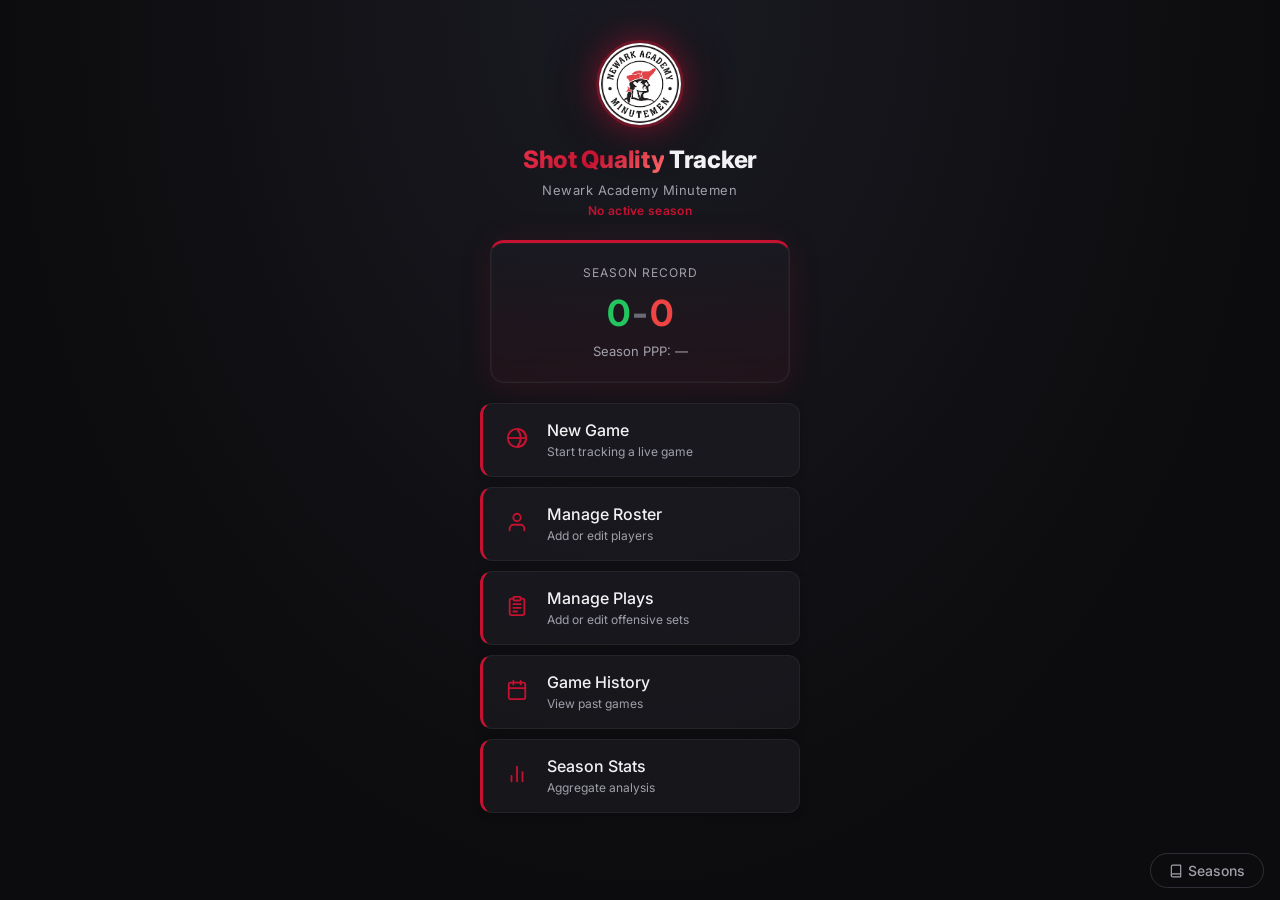
==== commit 5b78531a: "Fix code review findings: data integrity, security, and UX bugs - Fix Roster/Plays _bind() stacking " ====
--- a/index.html
+++ b/index.html
@@ -2,7 +2,7 @@
 <html lang="en">
 <head>
     <meta charset="UTF-8">
-    <meta name="viewport" content="width=device-width, initial-scale=1.0, user-scalable=no, maximum-scale=1.0">
+    <meta name="viewport" content="width=device-width, initial-scale=1.0">
     <title>NA Shot Quality Tracker</title>
     <link rel="manifest" href="manifest.json">
     <meta name="theme-color" content="#0c0c0e">
--- a/css/variables.css
+++ b/css/variables.css
@@ -1,3 +1,6 @@
+/* Inter — modern, clean UI font */
+@import url('https://fonts.googleapis.com/css2?family=Inter:wght@400;500;600;700;800;900&display=swap');
+
 /* Dark theme variables and global resets */
 :root {
     /* Newark Academy Minutemen — Crimson, Black & White */
@@ -25,6 +28,11 @@
     --bronze-bg: rgba(217, 119, 6, 0.15);
     --orange: #f97316;
     --purple: #a855f7;
+
+    /* Glass card styles (no backdrop-filter for performance) */
+    --glass-bg: rgba(28, 28, 35, 0.65);
+    --glass-border: rgba(255, 255, 255, 0.06);
+    --glass-highlight: rgba(255, 255, 255, 0.03);
 }
 
 *, *::before, *::after {
@@ -35,15 +43,9 @@
 }
 
 html, body {
-    font-family: -apple-system, BlinkMacSystemFont, 'Segoe UI', Roboto, sans-serif;
+    font-family: 'Inter', -apple-system, BlinkMacSystemFont, 'Segoe UI', Roboto, sans-serif;
     background-color: var(--bg-primary);
-    background-image:
-        linear-gradient(45deg, #111113 25%, transparent 25%),
-        linear-gradient(-45deg, #111113 25%, transparent 25%),
-        linear-gradient(45deg, transparent 75%, #111113 75%),
-        linear-gradient(-45deg, transparent 75%, #111113 75%);
-    background-size: 4px 4px;
-    background-position: 0 0, 0 2px, 2px -2px, -2px 0;
+    background-image: radial-gradient(ellipse at 50% 0%, #1a1a22 0%, var(--bg-primary) 70%);
     color: var(--text-primary);
     height: 100%;
     width: 100%;
--- a/css/screens.css
+++ b/css/screens.css
@@ -14,15 +14,15 @@
     width: 100%;
     overflow-y: auto;
     opacity: 0;
-    transform: translateX(20px);
+    transform: scale(0.97) translateY(8px);
 }
 .screen.active {
     display: flex;
-    animation: screenIn 0.25s ease forwards;
+    animation: screenIn 0.3s cubic-bezier(0.2, 0.9, 0.3, 1) forwards;
 }
 @keyframes screenIn {
-    from { opacity: 0; transform: translateX(20px); }
-    to { opacity: 1; transform: translateX(0); }
+    from { opacity: 0; transform: scale(0.97) translateY(8px); }
+    to { opacity: 1; transform: scale(1) translateY(0); }
 }
 
 /* Top bar (shared across screens) */
@@ -31,8 +31,8 @@
     align-items: center;
     justify-content: space-between;
     padding: 12px 16px;
-    background: var(--bg-secondary);
-    border-bottom: 1px solid var(--border);
+    background: rgba(21, 21, 23, 0.9);
+    border-bottom: 1px solid var(--glass-border);
     min-height: 48px;
     flex-shrink: 0;
 }
@@ -88,18 +88,18 @@
     margin-top: 16px;
 }
 #home-screen .app-header .na-logo-img {
-    width: 72px;
-    height: 72px;
+    width: 88px;
+    height: 88px;
     border-radius: 50%;
-    margin-bottom: 8px;
+    margin-bottom: 10px;
     object-fit: cover;
-    border: 2px solid var(--border-light);
-    box-shadow: 0 0 20px rgba(196, 18, 48, 0.3), 0 0 40px rgba(196, 18, 48, 0.1);
+    border: 3px solid rgba(196, 18, 48, 0.5);
+    box-shadow: 0 0 24px rgba(196, 18, 48, 0.4), 0 0 48px rgba(196, 18, 48, 0.15), 0 0 80px rgba(196, 18, 48, 0.08);
     animation: logoPulse 3s ease-in-out infinite;
 }
 @keyframes logoPulse {
-    0%, 100% { box-shadow: 0 0 20px rgba(196, 18, 48, 0.3), 0 0 40px rgba(196, 18, 48, 0.1); }
-    50% { box-shadow: 0 0 24px rgba(196, 18, 48, 0.45), 0 0 48px rgba(196, 18, 48, 0.15); }
+    0%, 100% { box-shadow: 0 0 24px rgba(196, 18, 48, 0.4), 0 0 48px rgba(196, 18, 48, 0.15), 0 0 80px rgba(196, 18, 48, 0.08); }
+    50% { box-shadow: 0 0 32px rgba(196, 18, 48, 0.55), 0 0 64px rgba(196, 18, 48, 0.2), 0 0 96px rgba(196, 18, 48, 0.1); }
 }
 .active-season-label {
     font-size: 12px;
@@ -109,12 +109,16 @@
     letter-spacing: 0.3px;
 }
 #home-screen .app-header h1 {
-    font-size: 22px;
-    font-weight: 700;
+    font-size: 24px;
+    font-weight: 800;
     margin-bottom: 4px;
+    letter-spacing: -0.3px;
 }
 #home-screen .app-header h1 span {
-    color: var(--accent);
+    background: linear-gradient(135deg, #e8304a 0%, var(--accent) 50%, #ff6b6b 100%);
+    -webkit-background-clip: text;
+    -webkit-text-fill-color: transparent;
+    background-clip: text;
 }
 #home-screen .app-header .subtitle {
     color: var(--text-secondary);
@@ -122,15 +126,15 @@
     letter-spacing: 0.5px;
 }
 .season-record-card {
-    background: linear-gradient(180deg, var(--bg-card) 0%, rgba(196, 18, 48, 0.06) 100%);
-    border: 1px solid var(--border);
+    background: linear-gradient(180deg, var(--glass-bg) 0%, rgba(196, 18, 48, 0.08) 100%);
+    border: 1px solid var(--glass-border);
     border-top: 3px solid var(--accent);
-    border-radius: 12px;
-    padding: 20px 32px;
+    border-radius: 14px;
+    padding: 22px 32px;
     text-align: center;
     width: 100%;
     max-width: 300px;
-    box-shadow: 0 4px 24px rgba(196, 18, 48, 0.12);
+    box-shadow: 0 4px 32px rgba(196, 18, 48, 0.15), 0 0 0 1px rgba(255,255,255,0.03) inset;
 }
 .season-record-card .label {
     font-size: 12px;
@@ -203,22 +207,24 @@
     display: flex;
     align-items: center;
     gap: 12px;
-    background: var(--bg-card);
-    border: 1px solid var(--border);
+    background: var(--glass-bg);
+    border: 1px solid var(--glass-border);
     border-left: 3px solid var(--accent);
-    border-radius: 10px;
+    border-radius: 12px;
     padding: 16px;
     color: var(--text-primary);
     font-size: 16px;
     font-weight: 500;
     text-align: left;
-    transition: transform 0.1s ease, box-shadow 0.15s ease, background 0.15s ease;
+    transition: transform 0.15s ease, box-shadow 0.2s ease, background 0.2s ease, border-color 0.2s ease;
+    box-shadow: 0 2px 8px rgba(0, 0, 0, 0.2);
 }
 .home-menu .menu-btn:active,
 .home-menu .menu-btn.tapped {
-    background: var(--bg-input);
+    background: rgba(196, 18, 48, 0.1);
     transform: scale(0.97);
-    box-shadow: 0 0 16px rgba(196, 18, 48, 0.2);
+    box-shadow: 0 0 20px rgba(196, 18, 48, 0.25);
+    border-color: rgba(196, 18, 48, 0.3);
 }
 .home-menu .menu-btn .icon {
     font-size: 22px;
@@ -247,10 +253,11 @@
     align-items: center;
     gap: 12px;
     padding: 12px;
-    background: var(--bg-card);
-    border: 1px solid var(--border);
-    border-radius: 8px;
+    background: var(--glass-bg);
+    border: 1px solid var(--glass-border);
+    border-radius: 10px;
     margin-bottom: 8px;
+    box-shadow: 0 2px 6px rgba(0, 0, 0, 0.15);
 }
 .roster-item .jersey {
     width: 40px;
@@ -415,12 +422,12 @@
 }
 .quarter-selector button {
     padding: 10px 16px;
-    border-radius: 8px;
-    background: var(--bg-input);
+    border-radius: 10px;
+    background: var(--glass-bg);
     color: var(--text-secondary);
     font-size: 16px;
     font-weight: 700;
-    border: 2px solid var(--border);
+    border: 2px solid rgba(255, 255, 255, 0.08);
     transition: transform 0.1s ease, background 0.15s ease, border-color 0.15s ease, box-shadow 0.15s ease;
 }
 .quarter-selector button:active,
@@ -430,8 +437,8 @@
 .quarter-selector button.active {
     background: linear-gradient(135deg, var(--accent) 0%, #a80e28 100%);
     color: #fff;
-    border-color: var(--accent);
-    box-shadow: 0 2px 12px rgba(196, 18, 48, 0.3);
+    border-color: rgba(196, 18, 48, 0.6);
+    box-shadow: 0 4px 16px rgba(196, 18, 48, 0.35), 0 0 32px rgba(196, 18, 48, 0.1);
 }
 .mini-stats {
     display: flex;
@@ -557,9 +564,9 @@
     align-items: center;
     gap: 10px;
     padding: 10px 12px;
-    background: var(--bg-card);
-    border: 1px solid var(--border);
-    border-radius: 8px;
+    background: var(--glass-bg);
+    border: 1px solid var(--glass-border);
+    border-radius: 10px;
     margin-bottom: 6px;
     font-size: 13px;
 }
@@ -694,19 +701,20 @@
     justify-content: center;
     padding: 16px 8px;
     border-radius: 12px;
-    background: var(--bg-card);
-    border: 2px solid var(--border);
+    background: var(--glass-bg);
+    border: 2px solid rgba(255, 255, 255, 0.08);
     color: var(--text-primary);
     gap: 4px;
     min-height: 76px;
-    transition: transform 0.1s ease, border-color 0.15s ease, box-shadow 0.15s ease;
+    transition: transform 0.12s ease, border-color 0.2s ease, box-shadow 0.2s ease, background 0.2s ease;
+    box-shadow: 0 2px 6px rgba(0, 0, 0, 0.15);
 }
 .player-grid .player-btn:active,
 .player-grid .player-btn.tapped {
     border-color: var(--accent);
-    background: var(--bg-input);
-    transform: scale(0.95);
-    box-shadow: 0 0 12px rgba(196, 18, 48, 0.25);
+    background: rgba(196, 18, 48, 0.12);
+    transform: scale(0.93);
+    box-shadow: 0 0 16px rgba(196, 18, 48, 0.3), 0 0 32px rgba(196, 18, 48, 0.1);
 }
 .player-grid .player-btn .num {
     font-size: 22px;
@@ -733,14 +741,15 @@
 }
 .shot-grid .shot-btn {
     padding: 16px 8px;
-    border-radius: 10px;
-    background: var(--bg-card);
-    border: 2px solid var(--border);
+    border-radius: 12px;
+    background: var(--glass-bg);
+    border: 2px solid rgba(255, 255, 255, 0.08);
     color: var(--text-primary);
     font-size: 14px;
     font-weight: 500;
     text-align: center;
-    transition: transform 0.1s ease, border-color 0.15s ease, box-shadow 0.15s ease;
+    transition: transform 0.12s ease, border-color 0.2s ease, box-shadow 0.2s ease;
+    box-shadow: 0 2px 6px rgba(0, 0, 0, 0.15);
 }
 .shot-grid .shot-btn:active,
 .shot-grid .shot-btn.tapped {
@@ -783,16 +792,16 @@
     transform: scale(0.96);
 }
 .result-grid .result-btn.made {
-    background: linear-gradient(135deg, var(--green-bg) 0%, rgba(34, 197, 94, 0.25) 100%);
+    background: linear-gradient(135deg, rgba(34, 197, 94, 0.1) 0%, rgba(34, 197, 94, 0.25) 100%);
     border-color: var(--green);
     color: var(--green);
-    box-shadow: 0 2px 16px rgba(34, 197, 94, 0.15);
+    box-shadow: 0 4px 20px rgba(34, 197, 94, 0.2), 0 0 40px rgba(34, 197, 94, 0.08);
 }
 .result-grid .result-btn.missed {
-    background: linear-gradient(135deg, var(--red-bg) 0%, rgba(239, 68, 68, 0.2) 100%);
+    background: linear-gradient(135deg, rgba(239, 68, 68, 0.1) 0%, rgba(239, 68, 68, 0.22) 100%);
     border-color: var(--red);
     color: var(--red);
-    box-shadow: 0 2px 16px rgba(239, 68, 68, 0.12);
+    box-shadow: 0 4px 20px rgba(239, 68, 68, 0.15), 0 0 40px rgba(239, 68, 68, 0.06);
 }
 
 /* FT sub-screen */
@@ -865,10 +874,10 @@
     transform: scale(0.96);
 }
 .grade-btn.gold {
-    background: linear-gradient(135deg, var(--gold-bg) 0%, rgba(245, 158, 11, 0.25) 100%);
+    background: linear-gradient(135deg, rgba(245, 158, 11, 0.1) 0%, rgba(245, 158, 11, 0.28) 100%);
     border-color: var(--gold);
     color: var(--gold);
-    box-shadow: 0 2px 16px rgba(245, 158, 11, 0.15);
+    box-shadow: 0 4px 20px rgba(245, 158, 11, 0.2), 0 0 40px rgba(245, 158, 11, 0.08);
     position: relative;
     overflow: hidden;
 }
@@ -879,25 +888,38 @@
     left: -60%;
     width: 40%;
     height: 200%;
-    background: linear-gradient(90deg, transparent, rgba(245, 158, 11, 0.15), transparent);
+    background: linear-gradient(90deg, transparent, rgba(245, 158, 11, 0.2), transparent);
     transform: skewX(-20deg);
-    animation: goldShimmer 3s ease-in-out infinite;
+    animation: goldShimmer 2.5s ease-in-out infinite;
 }
 @keyframes goldShimmer {
     0%, 100% { left: -60%; }
     50% { left: 120%; }
 }
 .grade-btn.silver {
-    background: linear-gradient(135deg, var(--silver-bg) 0%, rgba(148, 163, 184, 0.2) 100%);
+    background: linear-gradient(135deg, rgba(148, 163, 184, 0.1) 0%, rgba(148, 163, 184, 0.22) 100%);
     border-color: var(--silver);
     color: var(--silver);
-    box-shadow: 0 2px 12px rgba(148, 163, 184, 0.1);
+    box-shadow: 0 4px 16px rgba(148, 163, 184, 0.12);
+    position: relative;
+    overflow: hidden;
+}
+.grade-btn.silver::after {
+    content: '';
+    position: absolute;
+    top: -50%;
+    left: -60%;
+    width: 40%;
+    height: 200%;
+    background: linear-gradient(90deg, transparent, rgba(148, 163, 184, 0.12), transparent);
+    transform: skewX(-20deg);
+    animation: goldShimmer 4s ease-in-out infinite;
 }
 .grade-btn.bronze {
-    background: linear-gradient(135deg, var(--bronze-bg) 0%, rgba(217, 119, 6, 0.2) 100%);
+    background: linear-gradient(135deg, rgba(217, 119, 6, 0.1) 0%, rgba(217, 119, 6, 0.22) 100%);
     border-color: var(--bronze);
     color: var(--bronze);
-    box-shadow: 0 2px 12px rgba(217, 119, 6, 0.1);
+    box-shadow: 0 4px 16px rgba(217, 119, 6, 0.12);
 }
 .grade-btn .grade-icon {
     display: inline-block;
@@ -908,25 +930,31 @@
 /* ===== DASHBOARD SCREEN ===== */
 .dashboard-tabs {
     display: flex;
+    gap: 6px;
+    padding: 8px 10px;
     background: var(--bg-secondary);
     border-bottom: 1px solid var(--border);
     flex-shrink: 0;
     overflow-x: auto;
+    -webkit-overflow-scrolling: touch;
 }
 .dashboard-tabs button {
-    flex: 1;
-    padding: 10px 8px;
-    background: none;
+    flex: 0 0 auto;
+    padding: 7px 12px;
+    background: rgba(255, 255, 255, 0.04);
     color: var(--text-secondary);
     font-size: 12px;
     font-weight: 600;
     white-space: nowrap;
-    border-bottom: 2px solid transparent;
-    min-width: 0;
+    border-radius: 20px;
+    border: 1px solid transparent;
+    transition: all 0.2s ease;
 }
 .dashboard-tabs button.active {
-    color: var(--accent);
-    border-bottom-color: var(--accent);
+    background: linear-gradient(135deg, var(--accent) 0%, #a80e28 100%);
+    color: #fff;
+    border-color: rgba(196, 18, 48, 0.5);
+    box-shadow: 0 2px 12px rgba(196, 18, 48, 0.3);
 }
 .dashboard-tabs button.wl-tab.hidden { display: none; }
 .dashboard-content {
@@ -941,25 +969,30 @@
 }
 .stat-table th {
     text-align: left;
-    padding: 8px 6px;
+    padding: 10px 6px;
     color: var(--text-secondary);
     font-weight: 600;
     font-size: 11px;
     text-transform: uppercase;
-    border-bottom: 1px solid var(--border);
+    letter-spacing: 0.3px;
+    border-bottom: 2px solid rgba(196, 18, 48, 0.2);
     white-space: nowrap;
 }
 .stat-table td {
-    padding: 8px 6px;
-    border-bottom: 1px solid var(--border);
+    padding: 10px 6px;
+    border-bottom: 1px solid rgba(255, 255, 255, 0.04);
     white-space: nowrap;
 }
 .stat-table tr:last-child td { border-bottom: none; }
+.stat-table tbody tr:nth-child(odd) {
+    background: rgba(255, 255, 255, 0.02);
+}
 .stat-table tbody tr {
-    transition: background 0.15s ease;
+    transition: background 0.15s ease, box-shadow 0.15s ease;
 }
 .stat-table tbody tr:active {
-    background: rgba(196, 18, 48, 0.08);
+    background: rgba(196, 18, 48, 0.1);
+    box-shadow: inset 3px 0 0 var(--accent);
 }
 .stat-table .num-col { text-align: right; }
 .stat-table .highlight { color: var(--accent); font-weight: 700; }
@@ -967,22 +1000,41 @@
 .summary-hero {
     text-align: center;
     margin-bottom: 10px;
-    padding: 12px;
-    background: linear-gradient(180deg, var(--bg-card) 0%, rgba(196, 18, 48, 0.06) 100%);
-    border: 1px solid var(--border);
-    border-top: 3px solid var(--accent);
-    border-radius: 10px;
-    box-shadow: 0 4px 24px rgba(196, 18, 48, 0.08);
+    padding: 16px 12px;
+    background: linear-gradient(180deg, var(--glass-bg) 0%, rgba(196, 18, 48, 0.08) 100%);
+    border: 1px solid var(--glass-border);
+    border-radius: 12px;
+    box-shadow: 0 4px 32px rgba(196, 18, 48, 0.12);
+    position: relative;
+    overflow: hidden;
+}
+.summary-hero::before {
+    content: '';
+    position: absolute;
+    top: 0;
+    left: 0;
+    right: 0;
+    height: 3px;
+    background: linear-gradient(90deg, var(--accent), #ff6b6b, var(--accent));
+    background-size: 200% 100%;
+    animation: heroGradient 3s ease infinite;
+}
+@keyframes heroGradient {
+    0%, 100% { background-position: 0% 50%; }
+    50% { background-position: 100% 50%; }
 }
 .summary-hero .val {
-    font-size: 36px;
-    font-weight: 800;
+    font-size: 42px;
+    font-weight: 900;
+    letter-spacing: -1px;
+    text-shadow: 0 0 24px rgba(196, 18, 48, 0.3);
 }
 .summary-hero .lbl {
     font-size: 11px;
     color: var(--text-secondary);
     text-transform: uppercase;
-    letter-spacing: 1px;
+    letter-spacing: 1.5px;
+    font-weight: 600;
 }
 .summary-bar {
     display: flex;
@@ -991,25 +1043,27 @@
     flex-wrap: wrap;
 }
 .summary-stat {
-    background: rgba(28, 28, 32, 0.7);
-    -webkit-backdrop-filter: blur(12px);
-    backdrop-filter: blur(12px);
-    border: 1px solid rgba(46, 46, 54, 0.6);
-    border-radius: 8px;
+    background: var(--glass-bg);
+    border: 1px solid var(--glass-border);
+    border-radius: 10px;
     padding: 10px 14px;
     text-align: center;
     flex: 1;
     min-width: 70px;
+    box-shadow: 0 2px 8px rgba(0, 0, 0, 0.2);
 }
 .summary-stat .val {
     font-size: 20px;
     font-weight: 700;
+    letter-spacing: -0.5px;
 }
 .summary-stat .lbl {
     font-size: 10px;
     color: var(--text-secondary);
     text-transform: uppercase;
     margin-top: 2px;
+    letter-spacing: 0.5px;
+    font-weight: 600;
 }
 
 /* ===== POST-GAME SCREEN ===== */
@@ -1059,10 +1113,16 @@
     align-items: center;
     gap: 12px;
     padding: 14px 12px;
-    background: var(--bg-card);
-    border: 1px solid var(--border);
-    border-radius: 8px;
+    background: var(--glass-bg);
+    border: 1px solid var(--glass-border);
+    border-radius: 10px;
     margin-bottom: 8px;
+    transition: transform 0.12s ease, box-shadow 0.15s ease;
+    box-shadow: 0 2px 6px rgba(0, 0, 0, 0.15);
+}
+.history-item:active {
+    transform: scale(0.98);
+    box-shadow: 0 4px 16px rgba(0, 0, 0, 0.25);
 }
 .history-item .result-badge {
     width: 36px;
@@ -1075,8 +1135,9 @@
     font-size: 14px;
     flex-shrink: 0;
 }
-.history-item .result-badge.W { background: var(--green-bg); color: var(--green); }
-.history-item .result-badge.L { background: var(--red-bg); color: var(--red); }
+.history-item .result-badge.W { background: var(--green-bg); color: var(--green); box-shadow: 0 0 10px rgba(34, 197, 94, 0.2); }
+.history-item .result-badge.L { background: var(--red-bg); color: var(--red); box-shadow: 0 0 10px rgba(239, 68, 68, 0.2); }
+.history-item .result-badge.T { background: rgba(148, 163, 184, 0.15); color: #94a3b8; box-shadow: 0 0 10px rgba(148, 163, 184, 0.15); }
 .history-item .game-details {
     flex: 1;
 }
@@ -1122,11 +1183,12 @@
     align-items: center;
     justify-content: space-between;
     padding: 14px 12px;
-    background: var(--bg-card);
-    border: 1px solid var(--border);
+    background: var(--glass-bg);
+    border: 1px solid var(--glass-border);
     border-radius: 10px;
     margin-bottom: 8px;
     cursor: pointer;
+    box-shadow: 0 2px 6px rgba(0, 0, 0, 0.15);
 }
 .season-item.active {
     border-color: var(--accent);
@@ -1215,14 +1277,15 @@
 }
 .play-select-btn {
     padding: 18px 12px;
-    border-radius: 10px;
-    background: var(--bg-card);
-    border: 2px solid var(--border);
+    border-radius: 12px;
+    background: var(--glass-bg);
+    border: 2px solid rgba(255, 255, 255, 0.08);
     color: var(--text-primary);
     font-size: 15px;
     font-weight: 600;
     text-align: center;
-    transition: transform 0.1s ease, border-color 0.15s ease, box-shadow 0.15s ease;
+    transition: transform 0.12s ease, border-color 0.2s ease, box-shadow 0.2s ease;
+    box-shadow: 0 2px 6px rgba(0, 0, 0, 0.15);
 }
 .play-select-btn:active,
 .play-select-btn.tapped {
@@ -1315,7 +1378,7 @@
 }
 .quarter-splash.active {
     display: flex;
-    animation: splashIn 0.8s ease;
+    animation: splashIn 0.8s ease forwards;
 }
 .splash-text {
     font-size: 80px;
@@ -1327,7 +1390,7 @@
     transform: scale(0.5);
 }
 .quarter-splash.active .splash-text {
-    animation: splashTextIn 0.8s ease;
+    animation: splashTextIn 0.8s ease forwards;
 }
 @keyframes splashIn {
     0%   { opacity: 0; }
@@ -1382,11 +1445,12 @@
 
 /* ===== W/L COMPARISON ===== */
 .wl-compare-card {
-    background: var(--bg-card);
-    border: 1px solid var(--border);
-    border-radius: 8px;
-    padding: 12px;
+    background: var(--glass-bg);
+    border: 1px solid var(--glass-border);
+    border-radius: 10px;
+    padding: 14px;
     margin-bottom: 12px;
+    box-shadow: 0 2px 8px rgba(0, 0, 0, 0.2);
 }
 .wl-compare-header {
     font-size: 12px;
@@ -1431,11 +1495,12 @@
 }
 .wl-stat-cell {
     flex: 1;
-    background: var(--bg-card);
-    border: 1px solid var(--border);
-    border-radius: 8px;
+    background: var(--glass-bg);
+    border: 1px solid var(--glass-border);
+    border-radius: 10px;
     padding: 8px 4px;
     text-align: center;
+    box-shadow: 0 2px 6px rgba(0, 0, 0, 0.15);
 }
 .wl-stat-label {
     font-size: 10px;
--- a/css/components.css
+++ b/css/components.css
@@ -16,9 +16,9 @@
     background: linear-gradient(135deg, var(--accent) 0%, #a80e28 100%);
     color: #fff;
     border-color: var(--accent);
-    box-shadow: 0 2px 12px rgba(196, 18, 48, 0.2);
+    box-shadow: 0 4px 16px rgba(196, 18, 48, 0.25), inset 0 1px 0 rgba(255, 255, 255, 0.1);
 }
-.btn-primary:active, .btn-primary.tapped { background: linear-gradient(135deg, var(--accent-hover) 0%, #8a0b22 100%); transform: scale(0.97); }
+.btn-primary:active, .btn-primary.tapped { background: linear-gradient(135deg, var(--accent-hover) 0%, #8a0b22 100%); transform: scale(0.97); box-shadow: 0 2px 8px rgba(196, 18, 48, 0.3); }
 .btn-danger {
     background: var(--red-bg);
     color: var(--red);
@@ -48,12 +48,13 @@
     display: flex;
 }
 .modal-box {
-    background: var(--bg-secondary);
-    border: 1px solid var(--border);
-    border-radius: 12px;
+    background: var(--glass-bg);
+    border: 1px solid var(--glass-border);
+    border-radius: 14px;
     padding: 20px;
     width: 100%;
     max-width: 340px;
+    box-shadow: 0 16px 48px rgba(0, 0, 0, 0.4);
 }
 .modal-box h3 {
     font-size: 17px;
@@ -82,16 +83,19 @@
     bottom: 24px;
     left: 50%;
     transform: translateX(-50%);
-    background: var(--bg-card);
-    border: 1px solid var(--border);
-    border-radius: 8px;
-    padding: 10px 20px;
+    background: var(--glass-bg);
+    border: 1px solid var(--glass-border);
+    border-left: 3px solid var(--accent);
+    border-radius: 10px;
+    padding: 12px 20px;
     font-size: 14px;
+    font-weight: 500;
     color: var(--text-primary);
     z-index: 200;
     opacity: 0;
-    transition: opacity 0.3s;
+    transition: opacity 0.3s, transform 0.3s;
     pointer-events: none;
+    box-shadow: 0 8px 32px rgba(0, 0, 0, 0.3);
 }
 .toast.visible { opacity: 1; }
 
@@ -108,13 +112,14 @@
 }
 .confirm-overlay.visible { display: flex; }
 .confirm-box {
-    background: var(--bg-secondary);
-    border: 1px solid var(--border);
-    border-radius: 12px;
+    background: var(--glass-bg);
+    border: 1px solid var(--glass-border);
+    border-radius: 14px;
     padding: 20px;
     width: 100%;
     max-width: 300px;
     text-align: center;
+    box-shadow: 0 16px 48px rgba(0, 0, 0, 0.4);
 }
 .confirm-box p {
     margin-bottom: 16px;
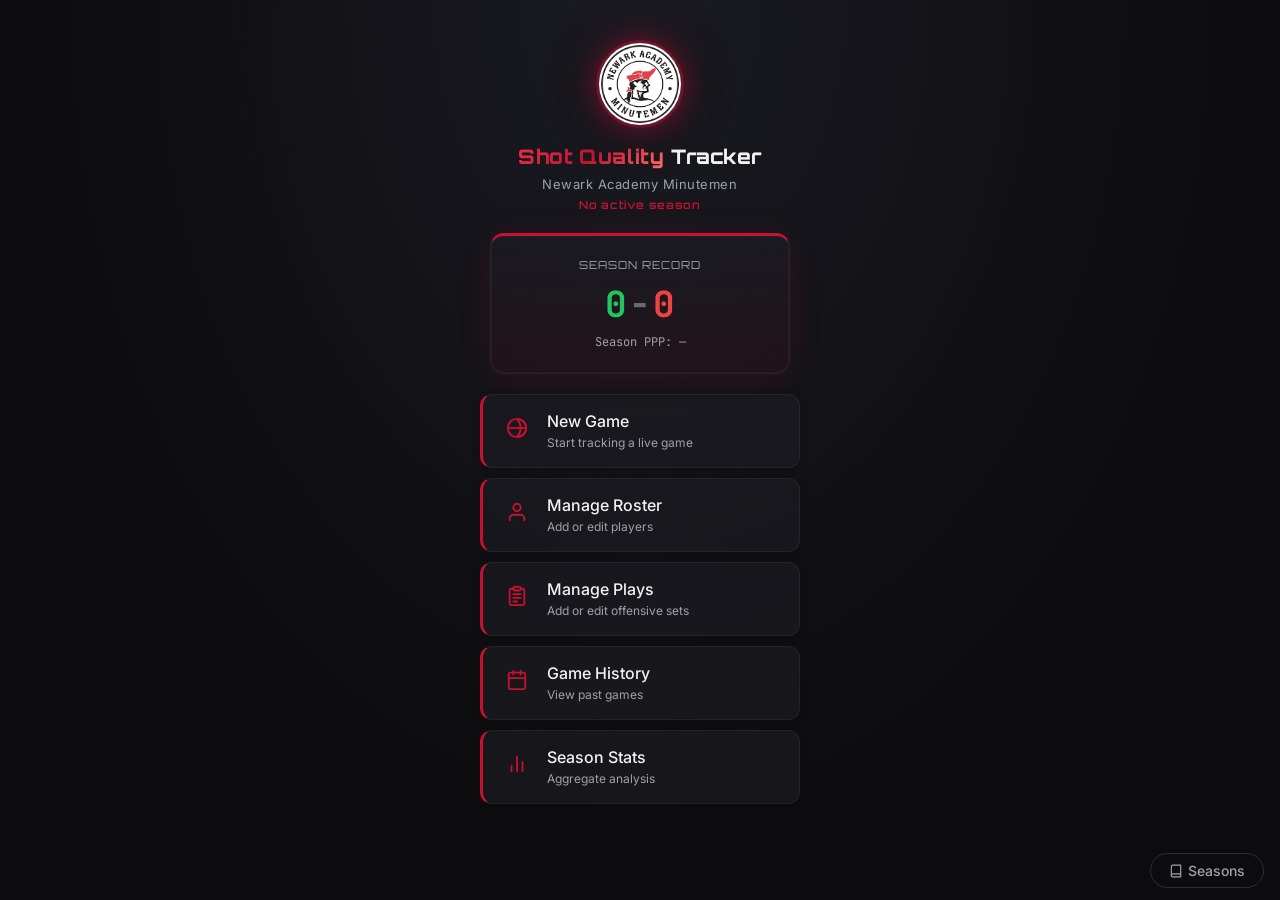
==== commit 6e63219c: "UI: Typography upgrade (Orbitron + JetBrains Mono) + UX proposals #2 #3 #5 #7 Typography (revert: re" ====
--- a/index.html
+++ b/index.html
@@ -139,6 +139,7 @@
             </div>
         </div>
         <div class="momentum-dots" id="momentum-dots"></div>
+        <div class="tracking-breadcrumb" id="tracking-breadcrumb"></div>
         <div class="tap-flow" id="tap-flow-area">
             <!-- Dynamic content rendered by tracker.js -->
         </div>
--- a/css/variables.css
+++ b/css/variables.css
@@ -1,5 +1,5 @@
-/* Inter — modern, clean UI font */
-@import url('https://fonts.googleapis.com/css2?family=Inter:wght@400;500;600;700;800;900&display=swap');
+/* Inter — body text | Orbitron — display/labels | JetBrains Mono — stats/numbers */
+@import url('https://fonts.googleapis.com/css2?family=Inter:wght@400;500;600;700;800;900&family=Orbitron:wght@700;900&family=JetBrains+Mono:wght@400;500;600;700&display=swap');
 
 /* Dark theme variables and global resets */
 :root {
@@ -28,6 +28,11 @@
     --bronze-bg: rgba(217, 119, 6, 0.15);
     --orange: #f97316;
     --purple: #a855f7;
+
+    /* Typography — display, mono, body */
+    --font-display: 'Orbitron', sans-serif;
+    --font-mono: 'JetBrains Mono', monospace;
+    --font-body: 'Inter', -apple-system, BlinkMacSystemFont, 'Segoe UI', Roboto, sans-serif;
 
     /* Glass card styles (no backdrop-filter for performance) */
     --glass-bg: rgba(28, 28, 35, 0.65);
--- a/css/screens.css
+++ b/css/screens.css
@@ -1517,3 +1517,139 @@
 .wl-stat-val.wl-worse { color: var(--red); }
 .wl-win-row td:first-child { color: var(--green); }
 .wl-loss-row td:first-child { color: var(--red); }
+
+/* ================================================================
+   POSSESSION BREADCRUMB (Proposal #2)
+   ================================================================ */
+.tracking-breadcrumb {
+    display: flex;
+    align-items: center;
+    gap: 4px;
+    padding: 4px 12px;
+    min-height: 26px;
+    overflow-x: auto;
+    -webkit-overflow-scrolling: touch;
+    flex-shrink: 0;
+    scrollbar-width: none;
+}
+.tracking-breadcrumb:empty { display: none; }
+.tracking-breadcrumb::-webkit-scrollbar { display: none; }
+.bc-item {
+    font-size: 11px;
+    font-weight: 600;
+    color: var(--accent);
+    white-space: nowrap;
+}
+.bc-sep {
+    color: var(--text-muted);
+    font-size: 10px;
+    flex-shrink: 0;
+}
+
+/* ================================================================
+   QUARTER-SEGMENTED MOMENTUM DOTS (Proposal #3)
+   ================================================================ */
+.m-dot-qlabel {
+    font-size: 8px;
+    font-weight: 700;
+    letter-spacing: 0.05em;
+    color: var(--text-muted);
+    align-self: center;
+    flex-shrink: 0;
+}
+.m-dot-sep {
+    width: 1px;
+    height: 10px;
+    background: var(--border-light);
+    align-self: center;
+    flex-shrink: 0;
+    margin: 0 3px;
+}
+
+/* ================================================================
+   STICKY TABLE HEADERS (Proposal #5)
+   ================================================================ */
+.stat-table th {
+    position: sticky;
+    top: 0;
+    background: var(--bg-primary);
+    z-index: 1;
+}
+
+/* ================================================================
+   INPUT FOCUS STATES — crimson glow (Proposal #7)
+   ================================================================ */
+.add-player-bar input:focus,
+.modal-box input:focus,
+.form-group input:focus,
+.edit-poss-box input:focus,
+.edit-field select:focus,
+.score-entry .score-team input:focus {
+    border-color: var(--accent) !important;
+    box-shadow: 0 0 0 3px rgba(196, 18, 48, 0.15) !important;
+    outline: none;
+}
+
+/* ================================================================
+   UX FIXES
+   ================================================================ */
+/* Prevent pull-to-refresh on tracking screen */
+#tracking-screen { overscroll-behavior: contain; }
+
+/* Horizontal scroll safety for stat tables on narrow screens */
+.dashboard-content { overflow-x: auto; }
+
+/* Touch target minimums for small action buttons */
+.roster-item .roster-actions button { min-width: 44px; min-height: 44px; display: flex; align-items: center; justify-content: center; }
+.pl-edit { min-width: 44px; min-height: 44px; display: inline-flex; align-items: center; justify-content: center; }
+.top-bar .back-btn,
+.top-bar .action-btn { min-width: 44px; min-height: 44px; display: flex; align-items: center; justify-content: center; }
+
+/* ================================================================
+   TYPOGRAPHY UPGRADE — Orbitron (display) + JetBrains Mono (stats)
+   To revert: delete this block and the font import in variables.css
+   ================================================================ */
+
+/* --- Orbitron: headings, labels, UI chrome --- */
+.top-bar .title                          { font-family: var(--font-display); font-size: 15px; letter-spacing: 0.04em; }
+#home-screen .app-header h1              { font-family: var(--font-display); font-size: 20px; letter-spacing: 0.02em; }
+.active-season-label                     { font-family: var(--font-display); font-size: 11px; letter-spacing: 0.06em; }
+.season-record-card .label              { font-family: var(--font-display); font-size: 11px; }
+.quarter-selector button                { font-family: var(--font-display); font-size: 14px; letter-spacing: 0.04em; }
+.tap-prompt .step-label                 { font-family: var(--font-display); }
+.result-grid .result-btn                { font-family: var(--font-display); font-size: 18px; letter-spacing: 0.03em; }
+.grade-grid .grade-btn                  { font-family: var(--font-display); font-size: 16px; letter-spacing: 0.04em; }
+.dashboard-tabs button                  { font-family: var(--font-display); font-size: 11px; letter-spacing: 0.04em; }
+.stat-table th                          { font-family: var(--font-display); font-size: 10px; letter-spacing: 0.06em; }
+.summary-hero .lbl                      { font-family: var(--font-display); font-size: 10px; letter-spacing: 0.08em; }
+.summary-stat .lbl                      { font-family: var(--font-display); font-size: 9px; letter-spacing: 0.06em; }
+.form-group label                       { font-family: var(--font-display); font-size: 11px; letter-spacing: 0.06em; }
+.season-badge                           { font-family: var(--font-display); font-size: 9px; letter-spacing: 0.06em; }
+.wl-compare-header                      { font-family: var(--font-display); font-size: 11px; letter-spacing: 0.04em; }
+.wl-stat-label                          { font-family: var(--font-display); font-size: 9px; letter-spacing: 0.06em; }
+.splash-text                            { font-family: var(--font-display); letter-spacing: 0.06em; }
+.edit-field label                       { font-family: var(--font-display); font-size: 11px; letter-spacing: 0.06em; }
+.pl-grade                               { font-family: var(--font-display); letter-spacing: 0.04em; }
+.modal-box h3                           { font-family: var(--font-display); font-size: 15px; letter-spacing: 0.03em; }
+
+/* --- JetBrains Mono: numbers, scores, stats --- */
+.season-record-card .record             { font-family: var(--font-mono); }
+.season-record-card .ppp                { font-family: var(--font-mono); font-size: 12px; }
+.mini-stats .stat-val                   { font-family: var(--font-mono); }
+.player-grid .player-btn .num          { font-family: var(--font-mono); font-size: 20px; }
+.roster-item .jersey                   { font-family: var(--font-mono); }
+.roster-item .player-number            { font-family: var(--font-mono); }
+.ft-counter .ft-val                    { font-family: var(--font-mono); }
+.score-entry .score-team input         { font-family: var(--font-mono); }
+.score-popup                           { font-family: var(--font-mono); }
+.summary-hero .val                     { font-family: var(--font-mono); letter-spacing: -0.02em; }
+.summary-stat .val                     { font-family: var(--font-mono); letter-spacing: -0.01em; }
+.history-item .game-score              { font-family: var(--font-mono); }
+.history-item .game-ppp                { font-family: var(--font-mono); }
+.stat-table .num-col                   { font-family: var(--font-mono); }
+.stat-table .highlight                 { font-family: var(--font-mono); }
+.wl-compare-value                      { font-family: var(--font-mono); }
+.wl-stat-val                           { font-family: var(--font-mono); }
+.pl-result                             { font-family: var(--font-mono); }
+.playlist-item .pl-num                 { font-family: var(--font-mono); }
+.tracking-top .game-info               { font-family: var(--font-mono); font-size: 12px; }
--- a/css/components.css
+++ b/css/components.css
@@ -130,3 +130,9 @@
     gap: 8px;
     justify-content: center;
 }
+
+/* ================================================================
+   TYPOGRAPHY UPGRADE — see screens.css for full block
+   To revert: delete this block and the font import in variables.css
+   ================================================================ */
+.confirm-box p { font-family: var(--font-body); }
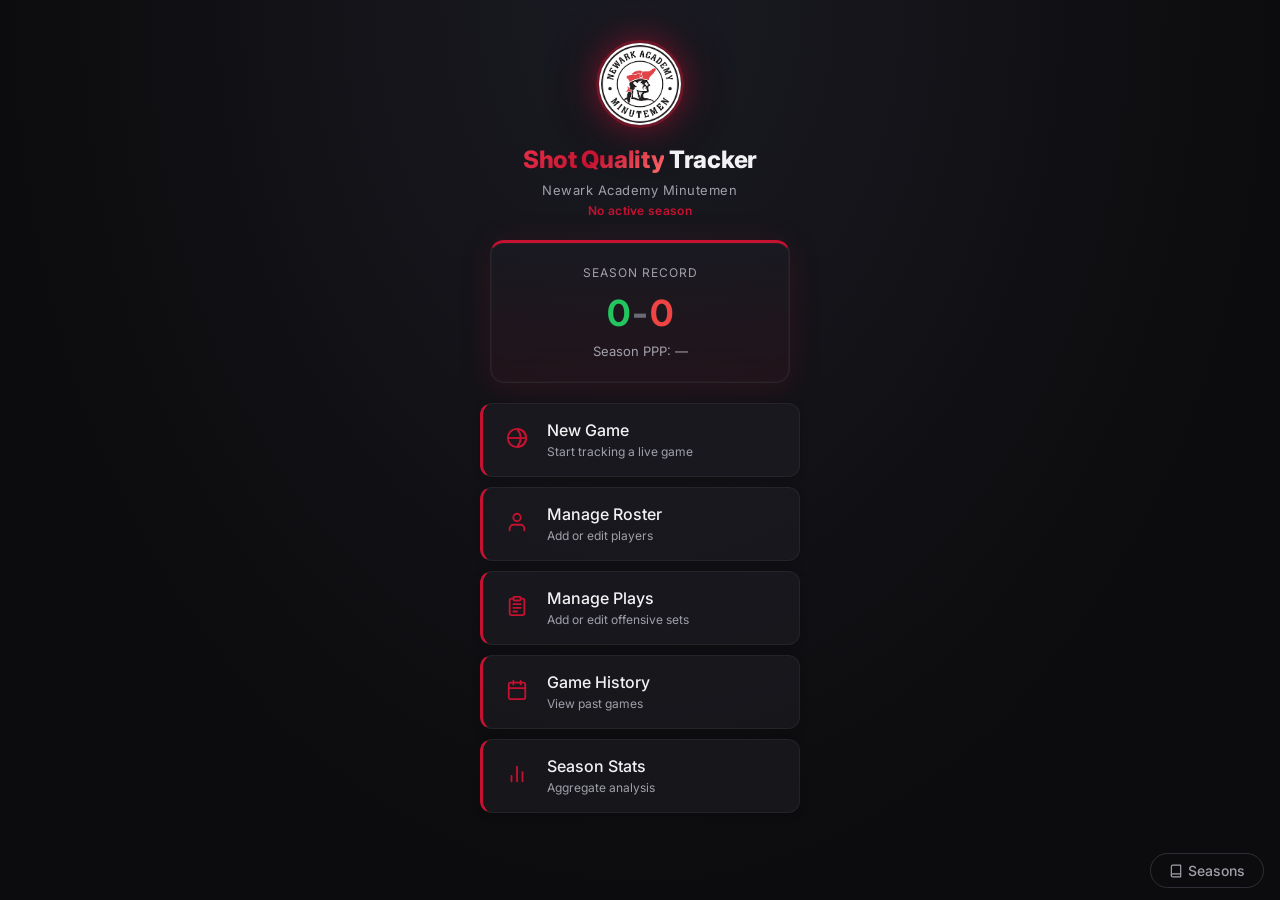
==== commit 2eb555eb: "feat(html): add #timeout-bar placeholder in tracking screen" ====
--- a/index.html
+++ b/index.html
@@ -143,6 +143,7 @@
         <div class="tap-flow" id="tap-flow-area">
             <!-- Dynamic content rendered by tracker.js -->
         </div>
+        <div id="timeout-bar"></div>
         <div class="tracking-bottom">
             <button id="tracking-undo-btn" class="bottom-btn undo-btn">Undo</button>
             <button id="tracking-playlist-btn" class="bottom-btn playlist-btn">Play List</button>
--- a/css/variables.css
+++ b/css/variables.css
@@ -1,5 +1,5 @@
-/* Inter — body text | Orbitron — display/labels | JetBrains Mono — stats/numbers */
-@import url('https://fonts.googleapis.com/css2?family=Inter:wght@400;500;600;700;800;900&family=Orbitron:wght@700;900&family=JetBrains+Mono:wght@400;500;600;700&display=swap');
+/* Inter — body + UI fonts */
+@import url('https://fonts.googleapis.com/css2?family=Inter:wght@400;500;600;700;800;900&display=swap');
 
 /* Dark theme variables and global resets */
 :root {
@@ -28,11 +28,6 @@
     --bronze-bg: rgba(217, 119, 6, 0.15);
     --orange: #f97316;
     --purple: #a855f7;
-
-    /* Typography — display, mono, body */
-    --font-display: 'Orbitron', sans-serif;
-    --font-mono: 'JetBrains Mono', monospace;
-    --font-body: 'Inter', -apple-system, BlinkMacSystemFont, 'Segoe UI', Roboto, sans-serif;
 
     /* Glass card styles (no backdrop-filter for performance) */
     --glass-bg: rgba(28, 28, 35, 0.65);
--- a/css/screens.css
+++ b/css/screens.css
@@ -1605,51 +1605,3 @@
 .top-bar .back-btn,
 .top-bar .action-btn { min-width: 44px; min-height: 44px; display: flex; align-items: center; justify-content: center; }
 
-/* ================================================================
-   TYPOGRAPHY UPGRADE — Orbitron (display) + JetBrains Mono (stats)
-   To revert: delete this block and the font import in variables.css
-   ================================================================ */
-
-/* --- Orbitron: headings, labels, UI chrome --- */
-.top-bar .title                          { font-family: var(--font-display); font-size: 15px; letter-spacing: 0.04em; }
-#home-screen .app-header h1              { font-family: var(--font-display); font-size: 20px; letter-spacing: 0.02em; }
-.active-season-label                     { font-family: var(--font-display); font-size: 11px; letter-spacing: 0.06em; }
-.season-record-card .label              { font-family: var(--font-display); font-size: 11px; }
-.quarter-selector button                { font-family: var(--font-display); font-size: 14px; letter-spacing: 0.04em; }
-.tap-prompt .step-label                 { font-family: var(--font-display); }
-.result-grid .result-btn                { font-family: var(--font-display); font-size: 18px; letter-spacing: 0.03em; }
-.grade-grid .grade-btn                  { font-family: var(--font-display); font-size: 16px; letter-spacing: 0.04em; }
-.dashboard-tabs button                  { font-family: var(--font-display); font-size: 11px; letter-spacing: 0.04em; }
-.stat-table th                          { font-family: var(--font-display); font-size: 10px; letter-spacing: 0.06em; }
-.summary-hero .lbl                      { font-family: var(--font-display); font-size: 10px; letter-spacing: 0.08em; }
-.summary-stat .lbl                      { font-family: var(--font-display); font-size: 9px; letter-spacing: 0.06em; }
-.form-group label                       { font-family: var(--font-display); font-size: 11px; letter-spacing: 0.06em; }
-.season-badge                           { font-family: var(--font-display); font-size: 9px; letter-spacing: 0.06em; }
-.wl-compare-header                      { font-family: var(--font-display); font-size: 11px; letter-spacing: 0.04em; }
-.wl-stat-label                          { font-family: var(--font-display); font-size: 9px; letter-spacing: 0.06em; }
-.splash-text                            { font-family: var(--font-display); letter-spacing: 0.06em; }
-.edit-field label                       { font-family: var(--font-display); font-size: 11px; letter-spacing: 0.06em; }
-.pl-grade                               { font-family: var(--font-display); letter-spacing: 0.04em; }
-.modal-box h3                           { font-family: var(--font-display); font-size: 15px; letter-spacing: 0.03em; }
-
-/* --- JetBrains Mono: numbers, scores, stats --- */
-.season-record-card .record             { font-family: var(--font-mono); }
-.season-record-card .ppp                { font-family: var(--font-mono); font-size: 12px; }
-.mini-stats .stat-val                   { font-family: var(--font-mono); }
-.player-grid .player-btn .num          { font-family: var(--font-mono); font-size: 20px; }
-.roster-item .jersey                   { font-family: var(--font-mono); }
-.roster-item .player-number            { font-family: var(--font-mono); }
-.ft-counter .ft-val                    { font-family: var(--font-mono); }
-.score-entry .score-team input         { font-family: var(--font-mono); }
-.score-popup                           { font-family: var(--font-mono); }
-.summary-hero .val                     { font-family: var(--font-mono); letter-spacing: -0.02em; }
-.summary-stat .val                     { font-family: var(--font-mono); letter-spacing: -0.01em; }
-.history-item .game-score              { font-family: var(--font-mono); }
-.history-item .game-ppp                { font-family: var(--font-mono); }
-.stat-table .num-col                   { font-family: var(--font-mono); }
-.stat-table .highlight                 { font-family: var(--font-mono); }
-.wl-compare-value                      { font-family: var(--font-mono); }
-.wl-stat-val                           { font-family: var(--font-mono); }
-.pl-result                             { font-family: var(--font-mono); }
-.playlist-item .pl-num                 { font-family: var(--font-mono); }
-.tracking-top .game-info               { font-family: var(--font-mono); font-size: 12px; }
--- a/css/components.css
+++ b/css/components.css
@@ -131,8 +131,3 @@
     justify-content: center;
 }
 
-/* ================================================================
-   TYPOGRAPHY UPGRADE — see screens.css for full block
-   To revert: delete this block and the font import in variables.css
-   ================================================================ */
-.confirm-box p { font-family: var(--font-body); }
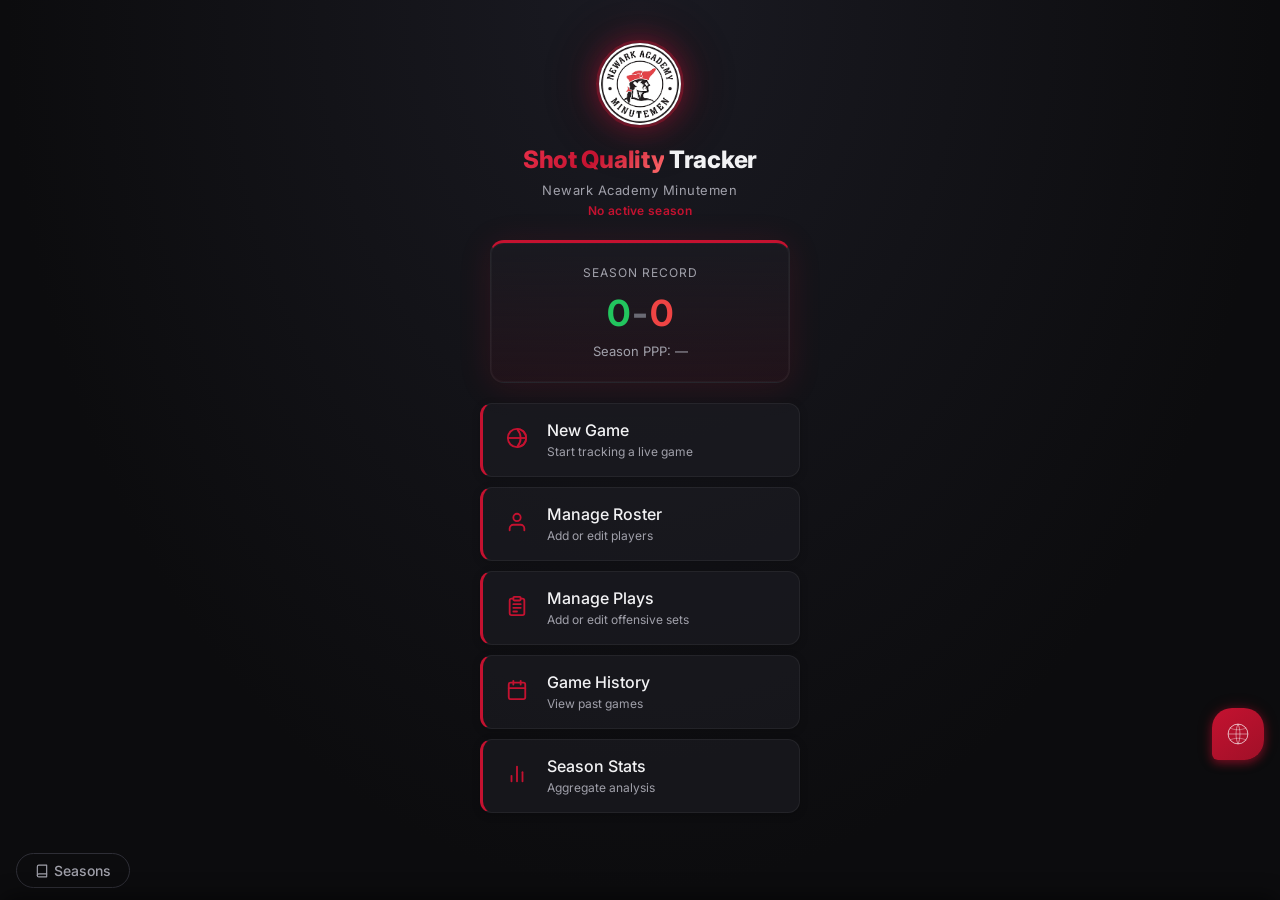
==== commit b7b13268: "chore: vendor html2canvas library for share-as-image feature" ====
--- a/index.html
+++ b/index.html
@@ -12,6 +12,7 @@
     <link rel="stylesheet" href="css/variables.css">
     <link rel="stylesheet" href="css/screens.css">
     <link rel="stylesheet" href="css/components.css">
+    <link rel="stylesheet" href="css/assistant.css">
 </head>
 <body>
 <div id="app">
@@ -173,7 +174,7 @@
     <!-- ===== POST-GAME SCREEN ===== -->
     <div id="postgame-screen" class="screen">
         <div class="top-bar">
-            <span style="width:50px"></span>
+            <button class="back-btn" id="postgame-back">&#8592; Back</button>
             <span class="title">Game Over</span>
             <span style="width:50px"></span>
         </div>
@@ -214,6 +215,7 @@
         <div class="seasons-content" id="seasons-content"></div>
         <div class="seasons-bottom">
             <button class="btn btn-primary btn-block btn-lg" id="btn-new-season">+ New Season</button>
+            <button class="btn btn-block" id="btn-restore-backup" style="margin-top:8px;color:var(--text-secondary);font-size:14px;">Restore from Backup</button>
         </div>
     </div>
 
@@ -231,6 +233,11 @@
 <script src="js/dashboard.js"></script>
 <script src="js/export.js"></script>
 <script src="js/app.js"></script>
+<script defer src="lib/chart.min.js"></script>
+<script defer src="lib/html2canvas.min.js"></script>
+<script defer src="js/assistant-context.js"></script>
+<script defer src="js/assistant-api.js"></script>
+<script defer src="js/assistant.js"></script>
 
 <!-- Export button binding -->
 <script>
--- a/css/screens.css
+++ b/css/screens.css
@@ -64,7 +64,7 @@
 .seasons-corner-btn {
     position: absolute;
     bottom: 12px;
-    right: 16px;
+    left: 16px;
     display: flex;
     align-items: center;
     gap: 5px;
@@ -517,6 +517,53 @@
 .bottom-btn.tapped {
     transform: scale(0.95);
 }
+
+/* ---- Timeout pip strip ---- */
+#timeout-bar {
+    flex-shrink: 0;
+    display: flex;
+    align-items: center;
+    padding: 4px 16px;
+    background: rgba(21, 21, 23, 0.85);
+    -webkit-backdrop-filter: blur(12px);
+    backdrop-filter: blur(12px);
+    border-top: 1px solid rgba(46, 46, 54, 0.6);
+    min-height: 52px;
+}
+.to-bar-inner {
+    display: flex;
+    width: 100%;
+    align-items: center;
+    justify-content: space-between;
+}
+.to-group {
+    display: flex;
+    align-items: center;
+    gap: 4px;
+}
+.to-label {
+    font-size: 11px;
+    font-weight: 700;
+    letter-spacing: 0.5px;
+    margin-right: 4px;
+    text-transform: uppercase;
+}
+.to-label.to-full  { color: var(--gold); }
+.to-label.to-short { color: #3b82f6; }
+.to-pip {
+    width: 44px;
+    height: 44px;
+    border-radius: 4px;
+    border: none;
+    transition: background 0.15s ease, transform 0.1s ease;
+    flex-shrink: 0;
+}
+.to-pip:active { transform: scale(0.88); }
+.to-pip-full              { background: var(--gold); }
+.to-pip-full.to-pip-used  { background: #475569; }
+.to-pip-short             { background: #3b82f6; }
+.to-pip-short.to-pip-used { background: #475569; }
+
 .bottom-btn.undo-btn {
     background: var(--red-bg);
     border-color: var(--red);
@@ -708,6 +755,9 @@
     min-height: 76px;
     transition: transform 0.12s ease, border-color 0.2s ease, box-shadow 0.2s ease, background 0.2s ease;
     box-shadow: 0 2px 6px rgba(0, 0, 0, 0.15);
+    touch-action: manipulation;
+    -webkit-user-select: none;
+    user-select: none;
 }
 .player-grid .player-btn:active,
 .player-grid .player-btn.tapped {
@@ -1429,6 +1479,113 @@
     box-shadow: 0 0 10px rgba(56, 189, 248, 0.12);
 }
 
+/* ===== PLAYER FOUL BADGES ===== */
+.foul-badge {
+    position: absolute;
+    top: -7px;
+    left: -7px;
+    width: 20px;
+    height: 20px;
+    border-radius: 50%;
+    font-size: 11px;
+    font-weight: 700;
+    display: flex;
+    align-items: center;
+    justify-content: center;
+    box-shadow: 0 1px 4px rgba(0, 0, 0, 0.4);
+    z-index: 1;
+    pointer-events: none;
+}
+.foul-badge.foul-1,
+.foul-badge.foul-2 {
+    background: var(--gold);
+    color: #000;
+}
+.foul-badge.foul-3 {
+    background: var(--orange);
+    color: #fff;
+}
+.foul-badge.foul-4,
+.foul-badge.foul-5 {
+    background: var(--red);
+    color: #fff;
+}
+.player-btn.fouled-out {
+    opacity: 0.45;
+}
+
+/* ===== FOUL WIDGET ===== */
+.foul-widget {
+    position: absolute;
+    inset: 0;
+    background: rgba(12, 12, 14, 0.92);
+    border-radius: 10px;
+    display: flex;
+    flex-direction: column;
+    align-items: center;
+    justify-content: center;
+    gap: 6px;
+    z-index: 10;
+}
+.foul-widget .fw-name {
+    font-size: 10px;
+    font-weight: 700;
+    color: var(--text-secondary);
+    letter-spacing: 0.5px;
+    text-transform: uppercase;
+}
+.foul-widget .fw-controls {
+    display: flex;
+    align-items: center;
+    gap: 10px;
+}
+.foul-widget .fw-count {
+    display: flex;
+    flex-direction: column;
+    align-items: center;
+    gap: 1px;
+}
+.foul-widget .fw-num {
+    font-size: 22px;
+    font-weight: 700;
+}
+.foul-widget .fw-num.foul-low {
+    color: var(--gold);
+}
+.foul-widget .fw-num.foul-high {
+    color: var(--red);
+}
+.foul-widget .fw-label {
+    font-size: 8px;
+    color: var(--text-secondary);
+    letter-spacing: 0.3px;
+}
+.foul-widget .fw-btn {
+    width: 32px;
+    height: 32px;
+    border-radius: 6px;
+    border: none;
+    font-size: 18px;
+    font-weight: 700;
+    cursor: pointer;
+    display: flex;
+    align-items: center;
+    justify-content: center;
+}
+.foul-widget .fw-btn.fw-minus {
+    background: var(--glass-bg);
+    border: 1px solid rgba(255, 255, 255, 0.08);
+    color: var(--text-primary);
+}
+.foul-widget .fw-btn.fw-plus {
+    background: var(--accent);
+    color: #fff;
+}
+.foul-widget .fw-btn:disabled {
+    opacity: 0.3;
+    cursor: default;
+}
+
 /* ===== DASHBOARD HOT/COLD BADGES ===== */
 .dash-badge {
     display: inline-block;
--- a/css/assistant.css
+++ b/css/assistant.css
@@ -0,0 +1,531 @@
+/* ===== AI ASSISTANT ===== */
+
+/* --- FAB Button --- */
+.assistant-fab {
+    position: fixed;
+    bottom: 140px;
+    right: 16px;
+    width: 52px;
+    height: 52px;
+    background: linear-gradient(145deg, #c41230 0%, #a01028 100%);
+    border-radius: 20px 20px 20px 6px;
+    display: flex;
+    align-items: center;
+    justify-content: center;
+    box-shadow: 0 3px 10px rgba(196, 18, 48, 0.5), 0 0 16px rgba(196, 18, 48, 0.2);
+    z-index: 40;
+    transition: transform 0.15s ease, opacity 0.15s ease;
+    touch-action: manipulation;
+}
+.assistant-fab-icon {
+    width: 26px;
+    height: 26px;
+}
+
+.assistant-fab:active {
+    transform: scale(0.92);
+}
+
+.assistant-fab.hidden {
+    display: none;
+}
+
+/* --- Backdrop --- */
+.assistant-backdrop {
+    position: fixed;
+    inset: 0;
+    background: rgba(0, 0, 0, 0.5);
+    z-index: 45;
+    opacity: 0;
+    transition: opacity 0.2s ease;
+    pointer-events: none;
+}
+
+.assistant-backdrop.visible {
+    opacity: 1;
+    pointer-events: auto;
+}
+
+/* --- Chat Panel --- */
+.assistant-panel {
+    position: fixed;
+    bottom: 0;
+    left: 0;
+    right: 0;
+    height: 70vh;
+    max-height: 600px;
+    background: var(--bg-secondary);
+    border-top-left-radius: 16px;
+    border-top-right-radius: 16px;
+    box-shadow: 0 -4px 20px rgba(0, 0, 0, 0.5);
+    z-index: 50;
+    display: flex;
+    flex-direction: column;
+    transform: translateY(100%);
+    transition: transform 0.25s ease;
+}
+
+.assistant-panel.open {
+    transform: translateY(0);
+}
+
+/* --- Panel Header --- */
+.assistant-header {
+    display: flex;
+    justify-content: space-between;
+    align-items: center;
+    padding: 12px 16px;
+    border-bottom: 1px solid var(--border);
+    flex-shrink: 0;
+}
+
+.assistant-header-left {
+    display: flex;
+    align-items: center;
+    gap: 8px;
+}
+
+.assistant-header-icon {
+    font-size: 16px;
+    line-height: 1;
+}
+
+.assistant-header-title {
+    font-weight: 600;
+    font-size: 14px;
+}
+
+.assistant-header-right {
+    display: flex;
+    align-items: center;
+    gap: 12px;
+}
+
+.assistant-context-badge {
+    font-size: 11px;
+    color: var(--text-muted);
+    background: var(--bg-card);
+    padding: 3px 8px;
+    border-radius: 10px;
+    max-width: 140px;
+    overflow: hidden;
+    text-overflow: ellipsis;
+    white-space: nowrap;
+}
+
+.assistant-header-btn {
+    background: none;
+    color: var(--text-secondary);
+    font-size: 16px;
+    padding: 4px;
+    display: flex;
+    align-items: center;
+    justify-content: center;
+}
+
+.assistant-close-btn {
+    font-size: 20px;
+}
+
+/* --- Messages Area --- */
+.assistant-messages {
+    flex: 1;
+    overflow-y: auto;
+    padding: 12px 16px;
+    display: flex;
+    flex-direction: column;
+    gap: 10px;
+    -webkit-overflow-scrolling: touch;
+}
+
+.assistant-msg {
+    max-width: 85%;
+    padding: 10px 14px;
+    border-radius: 12px;
+    font-size: 13px;
+    line-height: 1.5;
+    word-wrap: break-word;
+}
+
+.assistant-msg-user {
+    align-self: flex-end;
+    max-width: 75%;
+    background: var(--accent);
+    color: #fff;
+    border-bottom-right-radius: 2px;
+}
+
+.assistant-msg-ai {
+    align-self: flex-start;
+    background: var(--bg-card);
+    color: var(--text-primary);
+    border-bottom-left-radius: 2px;
+}
+
+.assistant-msg-ai strong {
+    color: #fff;
+}
+
+.assistant-msg-ai b {
+    color: #fff;
+    font-weight: 600;
+}
+
+/* --- Copy Button --- */
+.assistant-copy-btn {
+    display: block;
+    margin-top: 8px;
+    padding: 4px 12px;
+    background: rgba(255, 255, 255, 0.1);
+    border: 1px solid rgba(255, 255, 255, 0.15);
+    border-radius: 12px;
+    color: var(--text-muted);
+    font-size: 11px;
+    cursor: pointer;
+    transition: background 0.15s ease, color 0.15s ease;
+}
+
+.assistant-copy-btn:active {
+    background: rgba(255, 255, 255, 0.2);
+    color: var(--text-primary);
+}
+
+/* --- Typing Indicator --- */
+.assistant-typing {
+    align-self: flex-start;
+    padding: 10px 14px;
+    background: var(--bg-card);
+    border-radius: 12px;
+    border-bottom-left-radius: 2px;
+    display: none;
+}
+
+.assistant-typing.visible {
+    display: flex;
+    gap: 5px;
+    align-items: center;
+}
+
+.assistant-typing-dot {
+    width: 6px;
+    height: 6px;
+    border-radius: 50%;
+    background: var(--text-muted);
+    animation: assistantBounce 1.2s infinite;
+}
+
+.assistant-typing-dot:nth-child(2) { animation-delay: 0.2s; }
+.assistant-typing-dot:nth-child(3) { animation-delay: 0.4s; }
+
+.assistant-typing-label {
+    font-size: 12px;
+    color: var(--text-muted);
+    margin-left: 4px;
+    animation: assistantPulseText 1.5s ease-in-out infinite;
+}
+
+@keyframes assistantBounce {
+    0%, 60%, 100% { transform: translateY(0); }
+    30% { transform: translateY(-4px); }
+}
+
+@keyframes assistantPulseText {
+    0%, 100% { opacity: 0.5; }
+    50% { opacity: 1; }
+}
+
+/* --- Streaming cursor --- */
+.assistant-msg-ai.streaming::after {
+    content: '';
+    display: inline-block;
+    width: 2px;
+    height: 14px;
+    background: var(--accent);
+    margin-left: 2px;
+    vertical-align: text-bottom;
+    animation: assistantCursorBlink 0.8s step-end infinite;
+}
+
+@keyframes assistantCursorBlink {
+    0%, 100% { opacity: 1; }
+    50% { opacity: 0; }
+}
+
+/* --- Input Bar --- */
+.assistant-input-bar {
+    padding: 10px 12px;
+    border-top: 1px solid var(--border);
+    display: flex;
+    gap: 8px;
+    flex-shrink: 0;
+}
+
+.assistant-input-bar input {
+    flex: 1;
+    background: var(--bg-input);
+    border: 1px solid var(--border);
+    border-radius: 20px;
+    padding: 8px 14px;
+    color: var(--text-primary);
+    font-size: 16px;
+}
+
+.assistant-input-bar input::placeholder {
+    color: var(--text-muted);
+    font-size: 14px;
+}
+
+.assistant-send-btn {
+    width: 36px;
+    height: 36px;
+    background: var(--accent);
+    border-radius: 50%;
+    display: flex;
+    align-items: center;
+    justify-content: center;
+    color: #fff;
+    font-size: 16px;
+    flex-shrink: 0;
+}
+
+.assistant-send-btn:disabled {
+    background: var(--bg-card);
+    color: var(--text-muted);
+}
+
+/* --- Inline Charts --- */
+.assistant-chart-wrap {
+    margin: 8px 0 4px;
+    background: var(--bg-secondary);
+    border-radius: 8px;
+    padding: 8px;
+}
+
+.assistant-chart-wrap canvas {
+    width: 100% !important;
+    max-height: 180px;
+}
+
+.assistant-chart-expand {
+    display: block;
+    font-size: 11px;
+    color: var(--text-muted);
+    text-decoration: underline;
+    margin-top: 4px;
+    cursor: pointer;
+    background: none;
+    text-align: left;
+    padding: 0;
+}
+
+/* --- Full-Screen Chart Overlay --- */
+.assistant-chart-overlay {
+    position: fixed;
+    inset: 0;
+    background: rgba(0, 0, 0, 0.85);
+    z-index: 60;
+    display: flex;
+    flex-direction: column;
+    align-items: center;
+    justify-content: center;
+    padding: 20px;
+}
+
+.assistant-chart-overlay canvas {
+    width: 100% !important;
+    max-width: 500px;
+    max-height: 60vh;
+}
+
+.assistant-chart-overlay-close {
+    position: absolute;
+    top: 16px;
+    right: 16px;
+    background: none;
+    color: #fff;
+    font-size: 28px;
+    padding: 8px;
+}
+
+.assistant-chart-overlay-title {
+    color: #fff;
+    font-size: 15px;
+    font-weight: 600;
+    margin-bottom: 16px;
+}
+
+/* --- Error States --- */
+.assistant-error {
+    display: flex;
+    flex-direction: column;
+    align-items: center;
+    justify-content: center;
+    text-align: center;
+    padding: 40px 20px;
+    flex: 1;
+}
+
+.assistant-error-icon {
+    font-size: 36px;
+    margin-bottom: 12px;
+}
+
+.assistant-error-title {
+    font-size: 15px;
+    font-weight: 600;
+    margin-bottom: 6px;
+}
+
+.assistant-error-text {
+    font-size: 12px;
+    color: var(--text-secondary);
+    margin-bottom: 16px;
+    line-height: 1.5;
+}
+
+.assistant-error-btn {
+    background: var(--accent);
+    color: #fff;
+    padding: 8px 24px;
+    border-radius: 20px;
+    font-size: 13px;
+}
+
+.assistant-error-btn.secondary {
+    background: var(--bg-card);
+    color: var(--text-secondary);
+}
+
+/* --- Settings View --- */
+.assistant-settings {
+    flex: 1;
+    overflow-y: auto;
+    padding: 16px;
+    display: none;
+}
+
+.assistant-settings.visible {
+    display: block;
+}
+
+.assistant-settings-label {
+    display: block;
+    font-size: 12px;
+    color: var(--text-secondary);
+    margin-bottom: 6px;
+    text-transform: uppercase;
+    letter-spacing: 0.5px;
+}
+
+.assistant-settings-key-row {
+    display: flex;
+    gap: 8px;
+    margin-bottom: 6px;
+}
+
+.assistant-settings-key-row input {
+    flex: 1;
+    background: var(--bg-input);
+    border: 1px solid var(--border);
+    border-radius: 8px;
+    padding: 10px 14px;
+    color: var(--text-primary);
+    font-size: 16px;
+    font-family: monospace;
+}
+
+.assistant-settings-toggle-vis {
+    width: 40px;
+    height: 40px;
+    background: var(--bg-input);
+    border: 1px solid var(--border);
+    border-radius: 8px;
+    display: flex;
+    align-items: center;
+    justify-content: center;
+    font-size: 16px;
+    flex-shrink: 0;
+}
+
+.assistant-settings-status {
+    font-size: 11px;
+    margin-bottom: 16px;
+}
+
+.assistant-settings-status.valid {
+    color: var(--green);
+}
+
+.assistant-settings-status.invalid {
+    color: var(--red);
+}
+
+.assistant-settings-status.checking {
+    color: var(--text-muted);
+}
+
+.assistant-settings-help {
+    background: var(--bg-card);
+    border-radius: 8px;
+    padding: 12px 14px;
+    margin-bottom: 16px;
+}
+
+.assistant-settings-help-title {
+    font-size: 12px;
+    font-weight: 600;
+    margin-bottom: 6px;
+}
+
+.assistant-settings-help ol {
+    margin: 0;
+    padding-left: 18px;
+    font-size: 12px;
+    color: var(--text-secondary);
+    line-height: 1.8;
+}
+
+.assistant-settings-privacy {
+    font-size: 11px;
+    color: var(--text-muted);
+    margin-top: 8px;
+    padding-top: 8px;
+    border-top: 1px solid var(--border);
+}
+
+.assistant-settings-info {
+    display: flex;
+    gap: 10px;
+    margin-top: 16px;
+}
+
+.assistant-settings-info-card {
+    flex: 1;
+    background: var(--bg-card);
+    border-radius: 8px;
+    padding: 10px 12px;
+    text-align: center;
+}
+
+.assistant-settings-info-label {
+    font-size: 10px;
+    color: var(--text-muted);
+    text-transform: uppercase;
+    margin-bottom: 4px;
+}
+
+.assistant-settings-info-value {
+    font-size: 13px;
+    font-weight: 600;
+}
+
+.assistant-remove-key-btn {
+    width: 100%;
+    margin-top: 20px;
+    padding: 10px;
+    background: transparent;
+    border: 1px solid rgba(239, 68, 68, 0.5);
+    color: var(--red);
+    border-radius: 8px;
+    font-size: 13px;
+}
